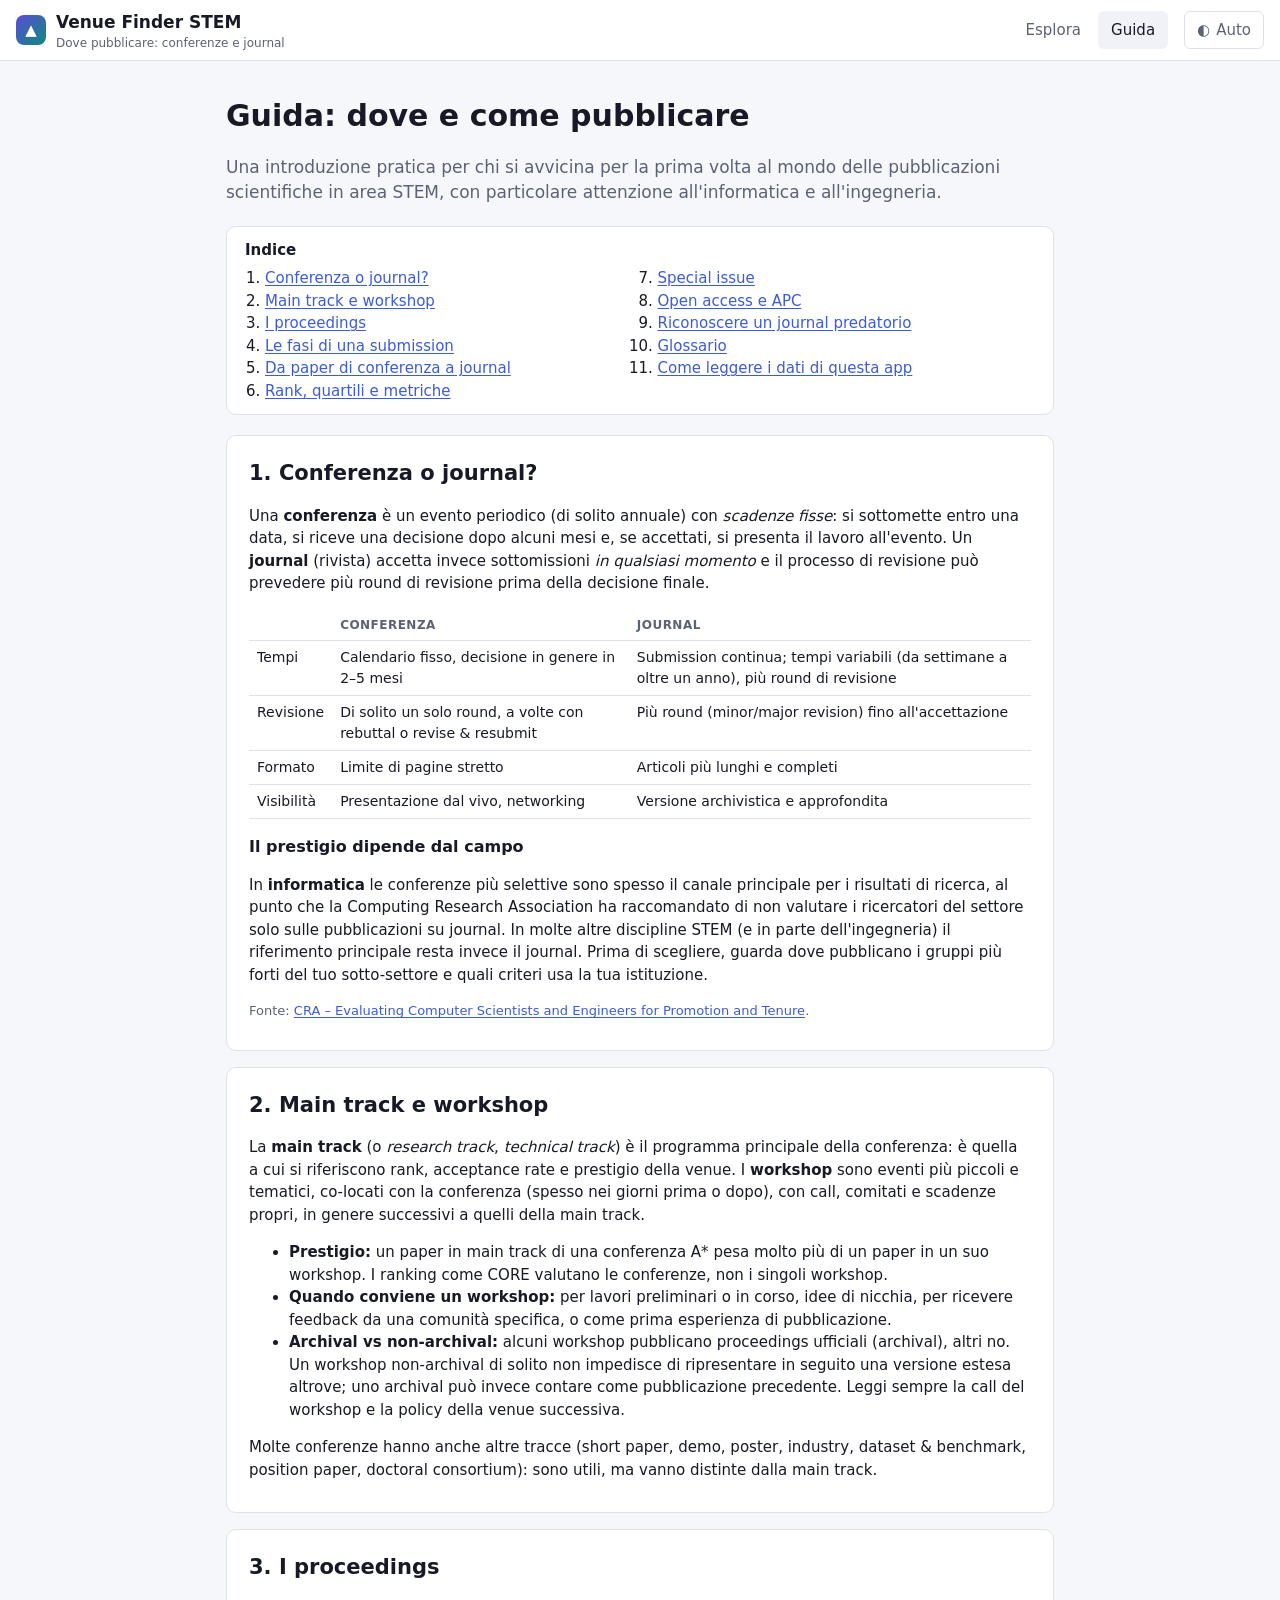
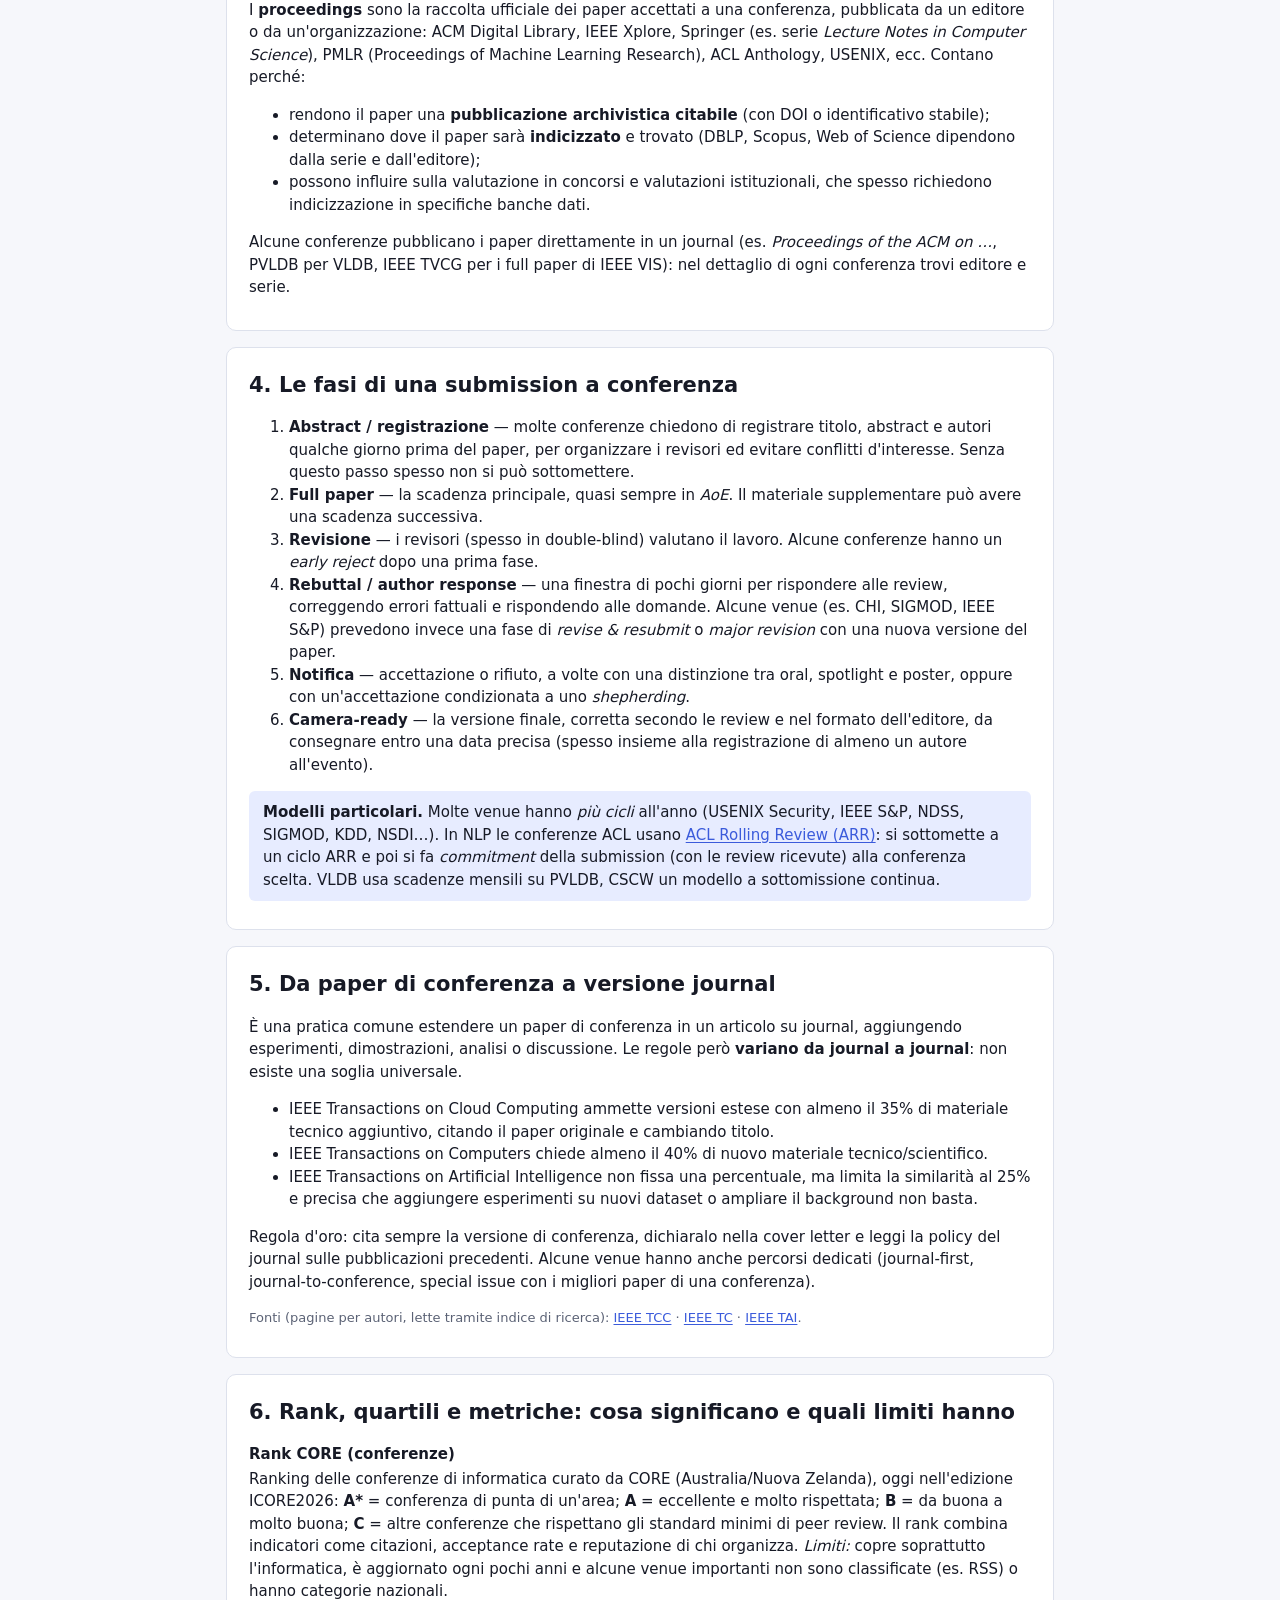
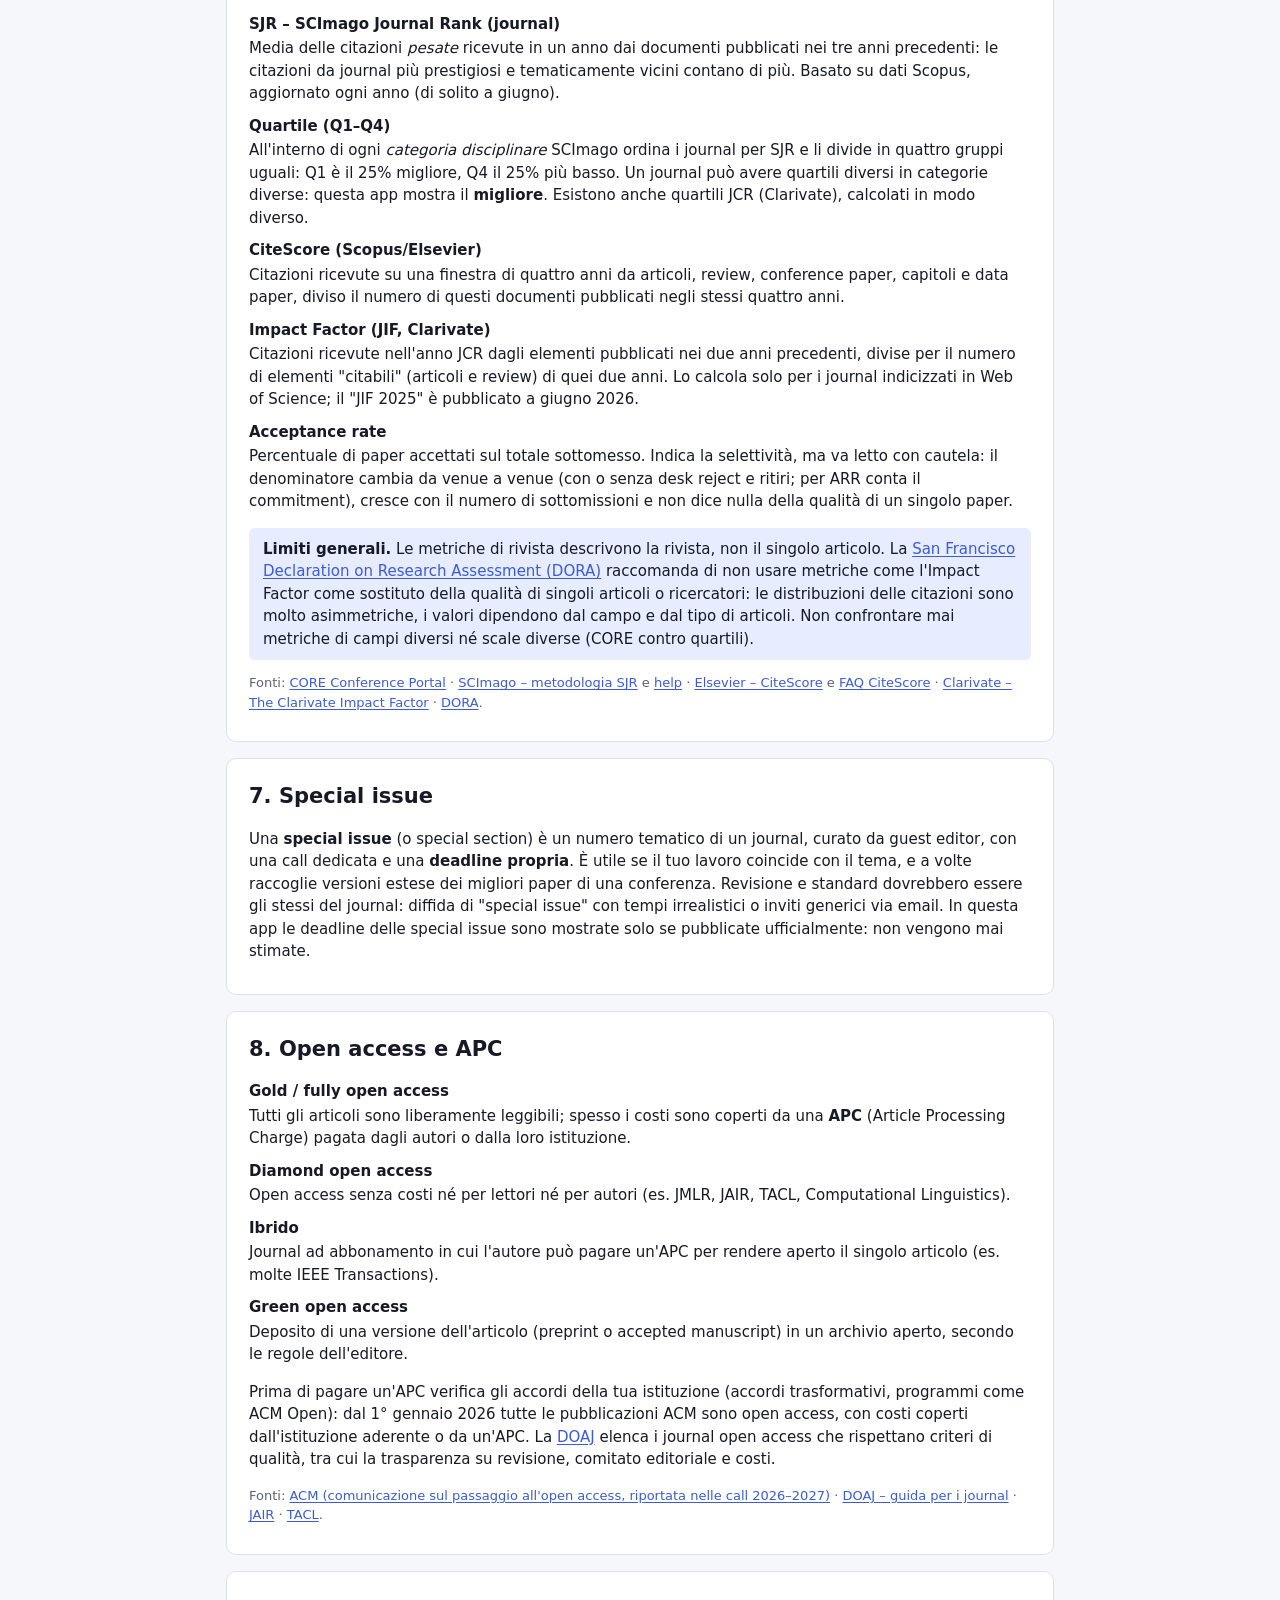
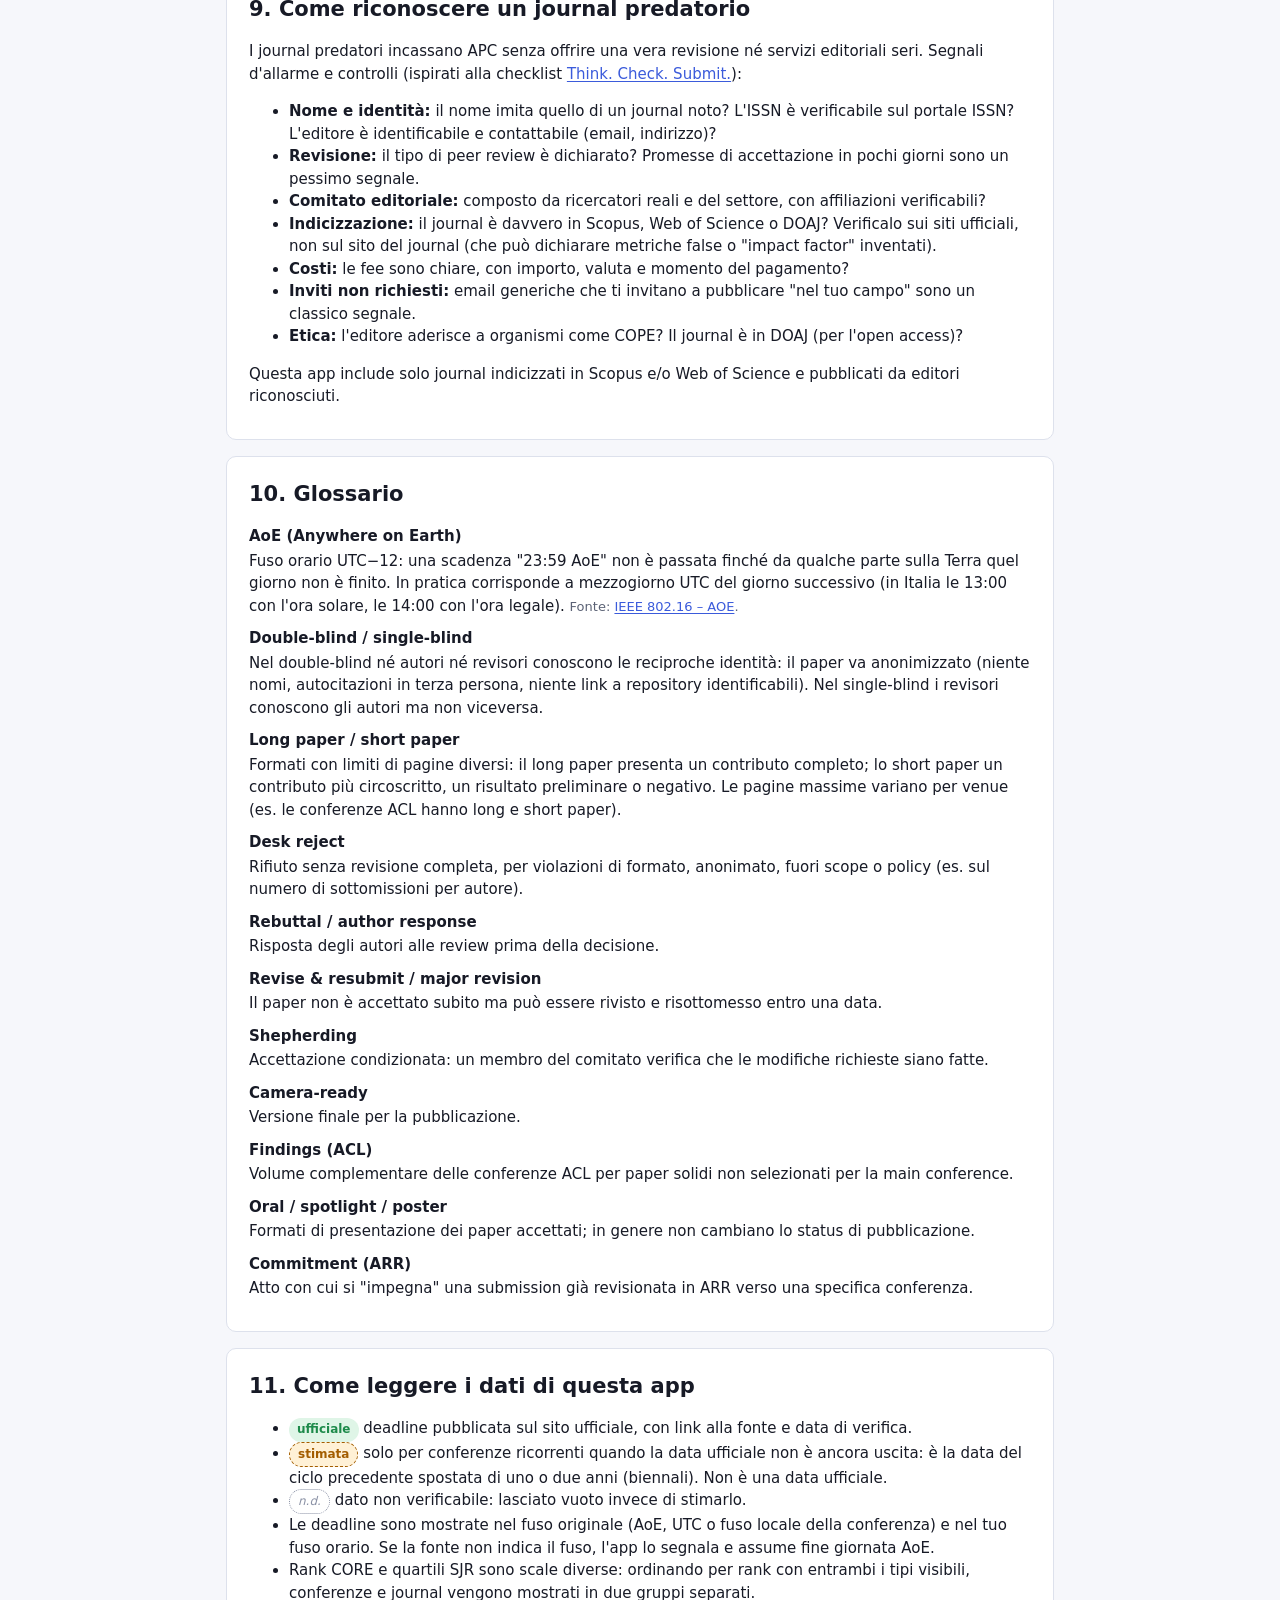
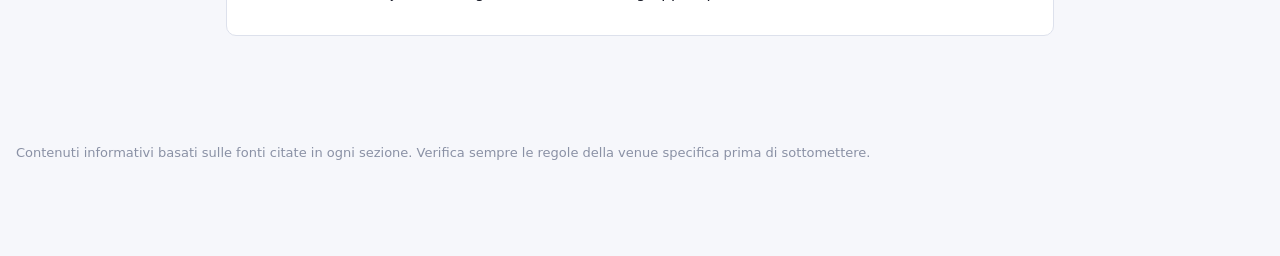
==== guide.html @ b49399ba "Prima versione di Venue Finder STEM" ====
<!doctype html>
<html lang="it">
<head>
  <meta charset="utf-8">
  <meta name="viewport" content="width=device-width, initial-scale=1">
  <title>Guida alle pubblicazioni</title>
  <meta name="description" content="Guida introduttiva: conferenze e journal, main track e workshop, proceedings, fasi di submission, metriche (CORE, SJR, quartili, CiteScore, Impact Factor), open access, journal predatori e glossario.">
  <link rel="icon" href="data:image/svg+xml,%3Csvg xmlns='http://www.w3.org/2000/svg' viewBox='0 0 32 32'%3E%3Crect width='32' height='32' rx='8' fill='%235b4bd6'/%3E%3Cpath d='M9 22l7-12 7 12' stroke='white' stroke-width='3' fill='none' stroke-linecap='round' stroke-linejoin='round'/%3E%3C/svg%3E">
  <script>
    try { const t = localStorage.getItem("vf-theme"); if (t === "light" || t === "dark") document.documentElement.dataset.theme = t; } catch (e) {}
  </script>
  <link rel="stylesheet" href="assets/css/style.css">
</head>
<body>
  <a class="skip-link" href="#content">Vai al contenuto</a>
  <header class="site-header">
    <div class="header-inner">
      <a class="brand" href="./">
        <span class="brand-mark" aria-hidden="true">▲</span>
        <span>Venue Finder STEM<small>Dove pubblicare: conferenze e journal</small></span>
      </a>
      <nav class="main-nav" aria-label="Navigazione principale">
        <a href="./">Esplora</a>
        <a href="guide.html" aria-current="page">Guida</a>
      </nav>
      <button class="icon-btn" id="theme-btn" type="button" aria-label="Cambia tema">
        <span aria-hidden="true" id="theme-icon">◐</span><span class="lbl" id="theme-label">Auto</span>
      </button>
    </div>
  </header>

  <main class="guide" id="content">
    <h1>Guida: dove e come pubblicare</h1>
    <p class="lead">Una introduzione pratica per chi si avvicina per la prima volta al mondo delle pubblicazioni scientifiche in area STEM, con particolare attenzione all'informatica e all'ingegneria.</p>

    <nav class="toc" aria-label="Indice">
      <strong>Indice</strong>
      <ol>
        <li><a href="#conf-vs-journal">Conferenza o journal?</a></li>
        <li><a href="#track">Main track e workshop</a></li>
        <li><a href="#proceedings">I proceedings</a></li>
        <li><a href="#fasi">Le fasi di una submission</a></li>
        <li><a href="#estensione">Da paper di conferenza a journal</a></li>
        <li><a href="#metriche">Rank, quartili e metriche</a></li>
        <li><a href="#special">Special issue</a></li>
        <li><a href="#oa">Open access e APC</a></li>
        <li><a href="#predatori">Riconoscere un journal predatorio</a></li>
        <li><a href="#glossario">Glossario</a></li>
        <li><a href="#app">Come leggere i dati di questa app</a></li>
      </ol>
    </nav>

    <section id="conf-vs-journal">
      <h2>1. Conferenza o journal?</h2>
      <p>Una <strong>conferenza</strong> è un evento periodico (di solito annuale) con <em>scadenze fisse</em>: si sottomette entro una data, si riceve una decisione dopo alcuni mesi e, se accettati, si presenta il lavoro all'evento. Un <strong>journal</strong> (rivista) accetta invece sottomissioni <em>in qualsiasi momento</em> e il processo di revisione può prevedere più round di revisione prima della decisione finale.</p>
      <table class="data">
        <thead><tr><th></th><th>Conferenza</th><th>Journal</th></tr></thead>
        <tbody>
          <tr><td>Tempi</td><td>Calendario fisso, decisione in genere in 2–5 mesi</td><td>Submission continua; tempi variabili (da settimane a oltre un anno), più round di revisione</td></tr>
          <tr><td>Revisione</td><td>Di solito un solo round, a volte con rebuttal o revise &amp; resubmit</td><td>Più round (minor/major revision) fino all'accettazione</td></tr>
          <tr><td>Formato</td><td>Limite di pagine stretto</td><td>Articoli più lunghi e completi</td></tr>
          <tr><td>Visibilità</td><td>Presentazione dal vivo, networking</td><td>Versione archivistica e approfondita</td></tr>
        </tbody>
      </table>
      <h3>Il prestigio dipende dal campo</h3>
      <p>In <strong>informatica</strong> le conferenze più selettive sono spesso il canale principale per i risultati di ricerca, al punto che la Computing Research Association ha raccomandato di non valutare i ricercatori del settore solo sulle pubblicazioni su journal. In molte altre discipline STEM (e in parte dell'ingegneria) il riferimento principale resta invece il journal. Prima di scegliere, guarda dove pubblicano i gruppi più forti del tuo sotto-settore e quali criteri usa la tua istituzione.</p>
      <p class="refs">Fonte: <a href="https://cra.org/resources/best-practice-memos/evaluating-computer-scientists-and-engineers-for-promotion-and-tenure/" target="_blank" rel="noopener">CRA – Evaluating Computer Scientists and Engineers for Promotion and Tenure</a>.</p>
    </section>

    <section id="track">
      <h2>2. Main track e workshop</h2>
      <p>La <strong>main track</strong> (o <em>research track</em>, <em>technical track</em>) è il programma principale della conferenza: è quella a cui si riferiscono rank, acceptance rate e prestigio della venue. I <strong>workshop</strong> sono eventi più piccoli e tematici, co-locati con la conferenza (spesso nei giorni prima o dopo), con call, comitati e scadenze propri, in genere successivi a quelli della main track.</p>
      <ul>
        <li><strong>Prestigio:</strong> un paper in main track di una conferenza A* pesa molto più di un paper in un suo workshop. I ranking come CORE valutano le conferenze, non i singoli workshop.</li>
        <li><strong>Quando conviene un workshop:</strong> per lavori preliminari o in corso, idee di nicchia, per ricevere feedback da una comunità specifica, o come prima esperienza di pubblicazione.</li>
        <li><strong>Archival vs non-archival:</strong> alcuni workshop pubblicano proceedings ufficiali (archival), altri no. Un workshop non-archival di solito non impedisce di ripresentare in seguito una versione estesa altrove; uno archival può invece contare come pubblicazione precedente. Leggi sempre la call del workshop e la policy della venue successiva.</li>
      </ul>
      <p>Molte conferenze hanno anche altre tracce (short paper, demo, poster, industry, dataset &amp; benchmark, position paper, doctoral consortium): sono utili, ma vanno distinte dalla main track.</p>
    </section>

    <section id="proceedings">
      <h2>3. I proceedings</h2>
      <p>I <strong>proceedings</strong> sono la raccolta ufficiale dei paper accettati a una conferenza, pubblicata da un editore o da un'organizzazione: ACM Digital Library, IEEE Xplore, Springer (es. serie <em>Lecture Notes in Computer Science</em>), PMLR (Proceedings of Machine Learning Research), ACL Anthology, USENIX, ecc. Contano perché:</p>
      <ul>
        <li>rendono il paper una <strong>pubblicazione archivistica citabile</strong> (con DOI o identificativo stabile);</li>
        <li>determinano dove il paper sarà <strong>indicizzato</strong> e trovato (DBLP, Scopus, Web of Science dipendono dalla serie e dall'editore);</li>
        <li>possono influire sulla valutazione in concorsi e valutazioni istituzionali, che spesso richiedono indicizzazione in specifiche banche dati.</li>
      </ul>
      <p>Alcune conferenze pubblicano i paper direttamente in un journal (es. <em>Proceedings of the ACM on …</em>, PVLDB per VLDB, IEEE TVCG per i full paper di IEEE VIS): nel dettaglio di ogni conferenza trovi editore e serie.</p>
    </section>

    <section id="fasi">
      <h2>4. Le fasi di una submission a conferenza</h2>
      <ol>
        <li><strong>Abstract / registrazione</strong> — molte conferenze chiedono di registrare titolo, abstract e autori qualche giorno prima del paper, per organizzare i revisori ed evitare conflitti d'interesse. Senza questo passo spesso non si può sottomettere.</li>
        <li><strong>Full paper</strong> — la scadenza principale, quasi sempre in <em>AoE</em>. Il materiale supplementare può avere una scadenza successiva.</li>
        <li><strong>Revisione</strong> — i revisori (spesso in double-blind) valutano il lavoro. Alcune conferenze hanno un <em>early reject</em> dopo una prima fase.</li>
        <li><strong>Rebuttal / author response</strong> — una finestra di pochi giorni per rispondere alle review, correggendo errori fattuali e rispondendo alle domande. Alcune venue (es. CHI, SIGMOD, IEEE S&amp;P) prevedono invece una fase di <em>revise &amp; resubmit</em> o <em>major revision</em> con una nuova versione del paper.</li>
        <li><strong>Notifica</strong> — accettazione o rifiuto, a volte con una distinzione tra oral, spotlight e poster, oppure con un'accettazione condizionata a uno <em>shepherding</em>.</li>
        <li><strong>Camera-ready</strong> — la versione finale, corretta secondo le review e nel formato dell'editore, da consegnare entro una data precisa (spesso insieme alla registrazione di almeno un autore all'evento).</li>
      </ol>
      <div class="callout">
        <strong>Modelli particolari.</strong> Molte venue hanno <em>più cicli</em> all'anno (USENIX Security, IEEE S&amp;P, NDSS, SIGMOD, KDD, NSDI…). In NLP le conferenze ACL usano <a href="https://aclrollingreview.org/" target="_blank" rel="noopener">ACL Rolling Review (ARR)</a>: si sottomette a un ciclo ARR e poi si fa <em>commitment</em> della submission (con le review ricevute) alla conferenza scelta. VLDB usa scadenze mensili su PVLDB, CSCW un modello a sottomissione continua.
      </div>
    </section>

    <section id="estensione">
      <h2>5. Da paper di conferenza a versione journal</h2>
      <p>È una pratica comune estendere un paper di conferenza in un articolo su journal, aggiungendo esperimenti, dimostrazioni, analisi o discussione. Le regole però <strong>variano da journal a journal</strong>: non esiste una soglia universale.</p>
      <ul>
        <li>IEEE Transactions on Cloud Computing ammette versioni estese con almeno il 35% di materiale tecnico aggiuntivo, citando il paper originale e cambiando titolo.</li>
        <li>IEEE Transactions on Computers chiede almeno il 40% di nuovo materiale tecnico/scientifico.</li>
        <li>IEEE Transactions on Artificial Intelligence non fissa una percentuale, ma limita la similarità al 25% e precisa che aggiungere esperimenti su nuovi dataset o ampliare il background non basta.</li>
      </ul>
      <p>Regola d'oro: cita sempre la versione di conferenza, dichiaralo nella cover letter e leggi la policy del journal sulle pubblicazioni precedenti. Alcune venue hanno anche percorsi dedicati (journal-first, journal-to-conference, special issue con i migliori paper di una conferenza).</p>
      <p class="refs">Fonti (pagine per autori, lette tramite indice di ricerca): <a href="https://www.computer.org/csdl/journal/cc/write-for-us/15064" target="_blank" rel="noopener">IEEE TCC</a> · <a href="https://www.computer.org/digital-library/journals/tc/call-for-papers-general-submissions" target="_blank" rel="noopener">IEEE TC</a> · <a href="https://cis.ieee.org/publications/ieee-transactions-on-artificial-intelligence/information-for-authors-tai" target="_blank" rel="noopener">IEEE TAI</a>.</p>
    </section>

    <section id="metriche">
      <h2>6. Rank, quartili e metriche: cosa significano e quali limiti hanno</h2>
      <dl>
        <dt>Rank CORE (conferenze)</dt>
        <dd>Ranking delle conferenze di informatica curato da CORE (Australia/Nuova Zelanda), oggi nell'edizione ICORE2026: <strong>A*</strong> = conferenza di punta di un'area; <strong>A</strong> = eccellente e molto rispettata; <strong>B</strong> = da buona a molto buona; <strong>C</strong> = altre conferenze che rispettano gli standard minimi di peer review. Il rank combina indicatori come citazioni, acceptance rate e reputazione di chi organizza. <em>Limiti:</em> copre soprattutto l'informatica, è aggiornato ogni pochi anni e alcune venue importanti non sono classificate (es. RSS) o hanno categorie nazionali.</dd>
        <dt>SJR – SCImago Journal Rank (journal)</dt>
        <dd>Media delle citazioni <em>pesate</em> ricevute in un anno dai documenti pubblicati nei tre anni precedenti: le citazioni da journal più prestigiosi e tematicamente vicini contano di più. Basato su dati Scopus, aggiornato ogni anno (di solito a giugno).</dd>
        <dt>Quartile (Q1–Q4)</dt>
        <dd>All'interno di ogni <em>categoria disciplinare</em> SCImago ordina i journal per SJR e li divide in quattro gruppi uguali: Q1 è il 25% migliore, Q4 il 25% più basso. Un journal può avere quartili diversi in categorie diverse: questa app mostra il <strong>migliore</strong>. Esistono anche quartili JCR (Clarivate), calcolati in modo diverso.</dd>
        <dt>CiteScore (Scopus/Elsevier)</dt>
        <dd>Citazioni ricevute su una finestra di quattro anni da articoli, review, conference paper, capitoli e data paper, diviso il numero di questi documenti pubblicati negli stessi quattro anni.</dd>
        <dt>Impact Factor (JIF, Clarivate)</dt>
        <dd>Citazioni ricevute nell'anno JCR dagli elementi pubblicati nei due anni precedenti, divise per il numero di elementi "citabili" (articoli e review) di quei due anni. Lo calcola solo per i journal indicizzati in Web of Science; il "JIF 2025" è pubblicato a giugno 2026.</dd>
        <dt>Acceptance rate</dt>
        <dd>Percentuale di paper accettati sul totale sottomesso. Indica la selettività, ma va letto con cautela: il denominatore cambia da venue a venue (con o senza desk reject e ritiri; per ARR conta il commitment), cresce con il numero di sottomissioni e non dice nulla della qualità di un singolo paper.</dd>
      </dl>
      <div class="callout"><strong>Limiti generali.</strong> Le metriche di rivista descrivono la rivista, non il singolo articolo. La <a href="https://sfdora.org/read/" target="_blank" rel="noopener">San Francisco Declaration on Research Assessment (DORA)</a> raccomanda di non usare metriche come l'Impact Factor come sostituto della qualità di singoli articoli o ricercatori: le distribuzioni delle citazioni sono molto asimmetriche, i valori dipendono dal campo e dal tipo di articoli. Non confrontare mai metriche di campi diversi né scale diverse (CORE contro quartili).</div>
      <p class="refs">Fonti: <a href="https://www.core.edu.au/conference-portal" target="_blank" rel="noopener">CORE Conference Portal</a> · <a href="https://www.scimagojr.com/methodology.php" target="_blank" rel="noopener">SCImago – metodologia SJR</a> e <a href="https://www.scimagojr.com/help.php" target="_blank" rel="noopener">help</a> · <a href="https://www.elsevier.com/products/scopus/metrics/citescore" target="_blank" rel="noopener">Elsevier – CiteScore</a> e <a href="https://service.elsevier.com/app/answers/detail/a_id/30562/supporthub/scopus/related/1/" target="_blank" rel="noopener">FAQ CiteScore</a> · <a href="https://clarivate.com/academia-government/essays/impact-factor/" target="_blank" rel="noopener">Clarivate – The Clarivate Impact Factor</a> · <a href="https://sfdora.org/read/" target="_blank" rel="noopener">DORA</a>.</p>
    </section>

    <section id="special">
      <h2>7. Special issue</h2>
      <p>Una <strong>special issue</strong> (o special section) è un numero tematico di un journal, curato da guest editor, con una call dedicata e una <strong>deadline propria</strong>. È utile se il tuo lavoro coincide con il tema, e a volte raccoglie versioni estese dei migliori paper di una conferenza. Revisione e standard dovrebbero essere gli stessi del journal: diffida di "special issue" con tempi irrealistici o inviti generici via email. In questa app le deadline delle special issue sono mostrate solo se pubblicate ufficialmente: non vengono mai stimate.</p>
    </section>

    <section id="oa">
      <h2>8. Open access e APC</h2>
      <dl>
        <dt>Gold / fully open access</dt><dd>Tutti gli articoli sono liberamente leggibili; spesso i costi sono coperti da una <strong>APC</strong> (Article Processing Charge) pagata dagli autori o dalla loro istituzione.</dd>
        <dt>Diamond open access</dt><dd>Open access senza costi né per lettori né per autori (es. JMLR, JAIR, TACL, Computational Linguistics).</dd>
        <dt>Ibrido</dt><dd>Journal ad abbonamento in cui l'autore può pagare un'APC per rendere aperto il singolo articolo (es. molte IEEE Transactions).</dd>
        <dt>Green open access</dt><dd>Deposito di una versione dell'articolo (preprint o accepted manuscript) in un archivio aperto, secondo le regole dell'editore.</dd>
      </dl>
      <p>Prima di pagare un'APC verifica gli accordi della tua istituzione (accordi trasformativi, programmi come ACM Open): dal 1° gennaio 2026 tutte le pubblicazioni ACM sono open access, con costi coperti dall'istituzione aderente o da un'APC. La <a href="https://doaj.org/" target="_blank" rel="noopener">DOAJ</a> elenca i journal open access che rispettano criteri di qualità, tra cui la trasparenza su revisione, comitato editoriale e costi.</p>
      <p class="refs">Fonti: <a href="https://iui.acm.org/2027/call-for-papers/" target="_blank" rel="noopener">ACM (comunicazione sul passaggio all'open access, riportata nelle call 2026–2027)</a> · <a href="https://doaj.org/apply/guide/" target="_blank" rel="noopener">DOAJ – guida per i journal</a> · <a href="https://www.jair.org/index.php/jair/about" target="_blank" rel="noopener">JAIR</a> · <a href="https://transacl.org/index.php/tacl/about" target="_blank" rel="noopener">TACL</a>.</p>
    </section>

    <section id="predatori">
      <h2>9. Come riconoscere un journal predatorio</h2>
      <p>I journal predatori incassano APC senza offrire una vera revisione né servizi editoriali seri. Segnali d'allarme e controlli (ispirati alla checklist <a href="https://thinkchecksubmit.org/journals/" target="_blank" rel="noopener">Think. Check. Submit.</a>):</p>
      <ul>
        <li><strong>Nome e identità:</strong> il nome imita quello di un journal noto? L'ISSN è verificabile sul portale ISSN? L'editore è identificabile e contattabile (email, indirizzo)?</li>
        <li><strong>Revisione:</strong> il tipo di peer review è dichiarato? Promesse di accettazione in pochi giorni sono un pessimo segnale.</li>
        <li><strong>Comitato editoriale:</strong> composto da ricercatori reali e del settore, con affiliazioni verificabili?</li>
        <li><strong>Indicizzazione:</strong> il journal è davvero in Scopus, Web of Science o DOAJ? Verificalo sui siti ufficiali, non sul sito del journal (che può dichiarare metriche false o "impact factor" inventati).</li>
        <li><strong>Costi:</strong> le fee sono chiare, con importo, valuta e momento del pagamento?</li>
        <li><strong>Inviti non richiesti:</strong> email generiche che ti invitano a pubblicare "nel tuo campo" sono un classico segnale.</li>
        <li><strong>Etica:</strong> l'editore aderisce a organismi come COPE? Il journal è in DOAJ (per l'open access)?</li>
      </ul>
      <p>Questa app include solo journal indicizzati in Scopus e/o Web of Science e pubblicati da editori riconosciuti.</p>
    </section>

    <section id="glossario">
      <h2>10. Glossario</h2>
      <dl>
        <dt>AoE (Anywhere on Earth)</dt><dd>Fuso orario UTC−12: una scadenza "23:59 AoE" non è passata finché da qualche parte sulla Terra quel giorno non è finito. In pratica corrisponde a mezzogiorno UTC del giorno successivo (in Italia le 13:00 con l'ora solare, le 14:00 con l'ora legale). <span class="refs">Fonte: <a href="https://www.ieee802.org/16/aoe.html" target="_blank" rel="noopener">IEEE 802.16 – AOE</a>.</span></dd>
        <dt>Double-blind / single-blind</dt><dd>Nel double-blind né autori né revisori conoscono le reciproche identità: il paper va anonimizzato (niente nomi, autocitazioni in terza persona, niente link a repository identificabili). Nel single-blind i revisori conoscono gli autori ma non viceversa.</dd>
        <dt>Long paper / short paper</dt><dd>Formati con limiti di pagine diversi: il long paper presenta un contributo completo; lo short paper un contributo più circoscritto, un risultato preliminare o negativo. Le pagine massime variano per venue (es. le conferenze ACL hanno long e short paper).</dd>
        <dt>Desk reject</dt><dd>Rifiuto senza revisione completa, per violazioni di formato, anonimato, fuori scope o policy (es. sul numero di sottomissioni per autore).</dd>
        <dt>Rebuttal / author response</dt><dd>Risposta degli autori alle review prima della decisione.</dd>
        <dt>Revise &amp; resubmit / major revision</dt><dd>Il paper non è accettato subito ma può essere rivisto e risottomesso entro una data.</dd>
        <dt>Shepherding</dt><dd>Accettazione condizionata: un membro del comitato verifica che le modifiche richieste siano fatte.</dd>
        <dt>Camera-ready</dt><dd>Versione finale per la pubblicazione.</dd>
        <dt>Findings (ACL)</dt><dd>Volume complementare delle conferenze ACL per paper solidi non selezionati per la main conference.</dd>
        <dt>Oral / spotlight / poster</dt><dd>Formati di presentazione dei paper accettati; in genere non cambiano lo status di pubblicazione.</dd>
        <dt>Commitment (ARR)</dt><dd>Atto con cui si "impegna" una submission già revisionata in ARR verso una specifica conferenza.</dd>
      </dl>
    </section>

    <section id="app">
      <h2>11. Come leggere i dati di questa app</h2>
      <ul>
        <li><span class="badge badge-official">ufficiale</span> deadline pubblicata sul sito ufficiale, con link alla fonte e data di verifica.</li>
        <li><span class="badge badge-est">stimata</span> solo per conferenze ricorrenti quando la data ufficiale non è ancora uscita: è la data del ciclo precedente spostata di uno o due anni (biennali). Non è una data ufficiale.</li>
        <li><span class="badge badge-na">n.d.</span> dato non verificabile: lasciato vuoto invece di stimarlo.</li>
        <li>Le deadline sono mostrate nel fuso originale (AoE, UTC o fuso locale della conferenza) e nel tuo fuso orario. Se la fonte non indica il fuso, l'app lo segnala e assume fine giornata AoE.</li>
        <li>Rank CORE e quartili SJR sono scale diverse: ordinando per rank con entrambi i tipi visibili, conferenze e journal vengono mostrati in due gruppi separati.</li>
      </ul>
    </section>
  </main>

  <footer class="site-footer"><p>Contenuti informativi basati sulle fonti citate in ogni sezione. Verifica sempre le regole della venue specifica prima di sottomettere.</p></footer>
  <script>
    (function () {
      const order = ["auto", "light", "dark"], labels = { auto: "Auto", light: "Chiaro", dark: "Scuro" }, icons = { auto: "◐", light: "☀", dark: "☾" };
      let cur = "auto";
      try { cur = localStorage.getItem("vf-theme") || "auto"; } catch (e) {}
      if (order.indexOf(cur) < 0) cur = "auto";
      const btn = document.getElementById("theme-btn");
      function apply() {
        if (cur === "auto") delete document.documentElement.dataset.theme; else document.documentElement.dataset.theme = cur;
        document.getElementById("theme-label").textContent = labels[cur];
        document.getElementById("theme-icon").textContent = icons[cur];
      }
      apply();
      btn.addEventListener("click", function () {
        cur = order[(order.indexOf(cur) + 1) % order.length];
        try { if (cur === "auto") localStorage.removeItem("vf-theme"); else localStorage.setItem("vf-theme", cur); } catch (e) {}
        apply();
      });
    })();
  </script>
</body>
</html>
---- assets/css/style.css ----
/* ---------- Design tokens ---------- */
:root {
  --bg: #f6f7fb;
  --surface: #ffffff;
  --surface-2: #f0f2f8;
  --border: #dde1ec;
  --text: #171a26;
  --muted: #5b6275;
  --faint: #8a91a5;
  --accent: #3b5bdb;
  --accent-soft: #e7ecff;

  --conf: #5b4bd6;
  --conf-soft: #ece9ff;
  --journal: #0f8a7e;
  --journal-soft: #dcf5f1;

  --ok: #1d8a4a;
  --ok-soft: #dff5e7;
  --warn: #a35d00;
  --warn-soft: #fff1d6;
  --danger: #b42318;
  --danger-soft: #fde7e5;
  --na: #8a91a5;

  --radius: 10px;
  --radius-sm: 6px;
  --shadow: 0 1px 2px rgba(20, 24, 40, .06), 0 4px 16px rgba(20, 24, 40, .06);
  --font: system-ui, -apple-system, "Segoe UI", Roboto, "Helvetica Neue", Arial, sans-serif;
  --mono: ui-monospace, SFMono-Regular, Menlo, Consolas, monospace;
  color-scheme: light;
}

@media (prefers-color-scheme: dark) {
  :root:not([data-theme="light"]) {
    --bg: #0f1117; --surface: #171a23; --surface-2: #1f2330; --border: #2c3142;
    --text: #e8eaf2; --muted: #a3a9bb; --faint: #7c8296; --accent: #8ea2ff; --accent-soft: #232b4d;
    --conf: #a99cff; --conf-soft: #2a2550; --journal: #4fd1c1; --journal-soft: #12352f;
    --ok: #5ad48a; --ok-soft: #173524; --warn: #f2b155; --warn-soft: #3a2a10; --danger: #ff8a7f; --danger-soft: #3d1c19;
    --na: #7c8296; --shadow: 0 1px 2px rgba(0,0,0,.4), 0 4px 16px rgba(0,0,0,.3);
    color-scheme: dark;
  }
}
:root[data-theme="dark"] {
  --bg: #0f1117; --surface: #171a23; --surface-2: #1f2330; --border: #2c3142;
  --text: #e8eaf2; --muted: #a3a9bb; --faint: #7c8296; --accent: #8ea2ff; --accent-soft: #232b4d;
  --conf: #a99cff; --conf-soft: #2a2550; --journal: #4fd1c1; --journal-soft: #12352f;
  --ok: #5ad48a; --ok-soft: #173524; --warn: #f2b155; --warn-soft: #3a2a10; --danger: #ff8a7f; --danger-soft: #3d1c19;
  --na: #7c8296; --shadow: 0 1px 2px rgba(0,0,0,.4), 0 4px 16px rgba(0,0,0,.3);
  color-scheme: dark;
}

/* ---------- Base ---------- */
* { box-sizing: border-box; }
[hidden] { display: none !important; }
.ico { vertical-align: -1px; }
html { -webkit-text-size-adjust: 100%; }
body {
  margin: 0; background: var(--bg); color: var(--text); font-family: var(--font);
  font-size: 15px; line-height: 1.5;
}
a { color: var(--accent); text-underline-offset: 2px; }
button, input, select { font: inherit; color: inherit; }
:focus-visible { outline: 2px solid var(--accent); outline-offset: 2px; }
.sr-only { position: absolute; width: 1px; height: 1px; padding: 0; margin: -1px; overflow: hidden; clip: rect(0 0 0 0); white-space: nowrap; border: 0; }
.muted { color: var(--muted); }
.faint { color: var(--faint); }
.mono { font-family: var(--mono); font-size: .92em; }
.skip-link { position: absolute; left: -999px; top: 8px; background: var(--surface); padding: 8px 12px; border-radius: var(--radius-sm); z-index: 100; }
.skip-link:focus { left: 8px; }

/* ---------- Header ---------- */
.site-header {
  position: sticky; top: 0; z-index: 20; background: color-mix(in srgb, var(--surface) 92%, transparent);
  backdrop-filter: blur(8px); border-bottom: 1px solid var(--border);
}
.header-inner { max-width: 1400px; margin: 0 auto; padding: 10px 16px; display: flex; align-items: center; gap: 16px; }
.brand { display: flex; align-items: center; gap: 10px; text-decoration: none; color: var(--text); font-weight: 700; font-size: 17px; }
.brand-mark { width: 30px; height: 30px; border-radius: 8px; background: linear-gradient(135deg, var(--conf), var(--journal)); display: grid; place-items: center; color: #fff; font-size: 15px; }
.brand small { display: block; font-weight: 400; color: var(--muted); font-size: 12px; line-height: 1.2; }
.main-nav { display: flex; gap: 4px; margin-left: auto; }
.main-nav a, .icon-btn {
  text-decoration: none; color: var(--muted); padding: 7px 12px; border-radius: var(--radius-sm); border: 1px solid transparent; background: none; cursor: pointer;
}
.main-nav a[aria-current="page"] { color: var(--text); background: var(--surface-2); }
.main-nav a:hover, .icon-btn:hover { color: var(--text); background: var(--surface-2); }
.icon-btn { display: inline-flex; align-items: center; gap: 6px; border-color: var(--border); }

/* ---------- Layout ---------- */
.layout { max-width: 1400px; margin: 0 auto; padding: 16px; display: grid; grid-template-columns: 290px minmax(0, 1fr); gap: 20px; align-items: start; }
.filters { position: sticky; top: 70px; max-height: calc(100vh - 86px); overflow: auto; background: var(--surface); border: 1px solid var(--border); border-radius: var(--radius); padding: 14px; box-shadow: var(--shadow); }
.filters h2 { font-size: 13px; text-transform: uppercase; letter-spacing: .06em; color: var(--muted); margin: 16px 0 8px; }
.filters h2:first-child { margin-top: 0; }
.filters-toggle { display: none; }
.filter-group { border-top: 1px solid var(--border); padding-top: 4px; margin-top: 12px; }
.filter-group[hidden] { display: none; }
.check { display: flex; align-items: center; gap: 8px; padding: 3px 0; cursor: pointer; font-size: 14px; }
.check input { accent-color: var(--accent); width: 16px; height: 16px; margin: 0; }
.check .count { margin-left: auto; color: var(--faint); font-size: 12px; }
select, input[type="search"] {
  width: 100%; padding: 8px 10px; border-radius: var(--radius-sm); border: 1px solid var(--border); background: var(--surface); color: var(--text);
}
.reset-btn { margin-top: 14px; width: 100%; padding: 8px; border-radius: var(--radius-sm); border: 1px solid var(--border); background: var(--surface-2); cursor: pointer; }

.segmented { display: grid; grid-template-columns: repeat(3, 1fr); background: var(--surface-2); border: 1px solid var(--border); border-radius: var(--radius-sm); padding: 3px; gap: 3px; }
.segmented button { border: 0; background: none; padding: 6px 4px; border-radius: 5px; cursor: pointer; color: var(--muted); font-size: 14px; }
.segmented button[aria-pressed="true"] { background: var(--surface); color: var(--text); box-shadow: var(--shadow); font-weight: 600; }

/* Tag tree */
.tag-tree { list-style: none; margin: 0; padding: 0; font-size: 14px; }
.tag-tree ul { list-style: none; margin: 0; padding-left: 18px; border-left: 1px dashed var(--border); margin-left: 7px; }
.tag-row { display: flex; align-items: center; gap: 4px; }
.tag-row .twisty { width: 18px; height: 18px; border: 0; background: none; cursor: pointer; color: var(--faint); padding: 0; font-size: 11px; flex: none; }
.tag-row .twisty[aria-expanded="true"] { transform: rotate(90deg); }
.tag-row .twisty.leaf { visibility: hidden; }
.tag-tree li[data-collapsed="true"] > ul { display: none; }

/* ---------- Toolbar ---------- */
.toolbar { display: flex; flex-wrap: wrap; gap: 10px; align-items: center; margin-bottom: 12px; }
.search-box { flex: 1 1 320px; position: relative; }
.search-box input { padding-left: 34px; height: 40px; font-size: 15px; }
.search-box svg { position: absolute; left: 10px; top: 11px; color: var(--faint); }
.sort-box { display: flex; align-items: center; gap: 8px; }
.sort-box select { width: auto; height: 40px; }
.result-meta { width: 100%; display: flex; flex-wrap: wrap; justify-content: space-between; gap: 8px; color: var(--muted); font-size: 13px; }
.legend { display: flex; flex-wrap: wrap; gap: 12px; align-items: center; }
.legend span { display: inline-flex; align-items: center; gap: 6px; }

/* ---------- Badges ---------- */
.badge { display: inline-flex; align-items: center; gap: 4px; font-size: 12px; font-weight: 600; padding: 2px 8px; border-radius: 999px; white-space: nowrap; line-height: 1.6; }
.badge-conf { background: var(--conf-soft); color: var(--conf); }
.badge-journal { background: var(--journal-soft); color: var(--journal); }
.badge-official { background: var(--ok-soft); color: var(--ok); }
.badge-est { background: var(--warn-soft); color: var(--warn); border: 1px dashed currentColor; }
.badge-closed { background: var(--surface-2); color: var(--muted); }
.badge-na { background: transparent; color: var(--na); border: 1px dotted var(--na); font-weight: 500; font-style: italic; }
.badge-rank { background: var(--surface-2); color: var(--text); font-family: var(--mono); }
.badge-rank.r-astar, .badge-rank.q-q1 { background: #1d8a4a; color: #fff; }
.badge-rank.r-a, .badge-rank.q-q2 { background: #5a9e2f; color: #fff; }
.badge-rank.r-b, .badge-rank.q-q3 { background: #c98a0b; color: #fff; }
.badge-rank.r-c, .badge-rank.q-q4 { background: #c2410c; color: #fff; }
.badge-oa { background: #fde9c8; color: #8a4b00; }
:root[data-theme="dark"] .badge-oa { background: #3b2a10; color: #ffc77a; }
@media (prefers-color-scheme: dark) { :root:not([data-theme="light"]) .badge-oa { background: #3b2a10; color: #ffc77a; } }
.na { color: var(--na); font-style: italic; }
.est { color: var(--warn); }

.chip { display: inline-block; font-size: 12px; padding: 1px 8px; border-radius: 999px; background: var(--surface-2); color: var(--muted); border: 1px solid var(--border); }
.chips { display: flex; flex-wrap: wrap; gap: 4px; }

/* ---------- Result list ---------- */
.group-title { display: flex; align-items: baseline; gap: 10px; margin: 18px 0 8px; font-size: 15px; }
.group-title .hint { color: var(--muted); font-size: 13px; font-weight: 400; }
.results { display: flex; flex-direction: column; gap: 8px; }
.row {
  position: relative; display: grid; grid-template-columns: minmax(0, 1fr) 128px 230px 92px 34px; gap: 14px; align-items: center;
  background: var(--surface); border: 1px solid var(--border); border-radius: var(--radius); padding: 12px 12px 12px 18px; cursor: pointer;
  transition: border-color .15s, box-shadow .15s;
}
.row::before { content: ""; position: absolute; left: 0; top: 0; bottom: 0; width: 5px; border-radius: var(--radius) 0 0 var(--radius); }
.row.conference::before { background: var(--conf); }
.row.journal::before { background: var(--journal); }
.row:hover { border-color: color-mix(in srgb, var(--accent) 50%, var(--border)); box-shadow: var(--shadow); }
.row-title { display: flex; flex-wrap: wrap; align-items: baseline; gap: 6px 10px; }
.row-title .acr { font-weight: 700; font-size: 16px; }
.row-title .name { color: var(--muted); font-size: 14px; overflow: hidden; text-overflow: ellipsis; }
.row-title .open-btn { all: unset; cursor: pointer; }
.row-title .open-btn:focus-visible { outline: 2px solid var(--accent); outline-offset: 2px; border-radius: 4px; }
.row-sub { display: flex; flex-wrap: wrap; gap: 4px 14px; font-size: 13px; color: var(--muted); margin-top: 3px; }
.row .chips { margin-top: 6px; }
.cell-label { display: none; font-size: 11px; text-transform: uppercase; letter-spacing: .05em; color: var(--faint); }
.cell { font-size: 13px; }
.cell .big { font-size: 14px; font-weight: 600; color: var(--text); }
.countdown { font-family: var(--mono); font-size: 13px; }
.compare-cell { display: flex; justify-content: center; }
.compare-cell input { width: 18px; height: 18px; accent-color: var(--accent); cursor: pointer; }
.empty { text-align: center; padding: 40px 16px; color: var(--muted); background: var(--surface); border: 1px dashed var(--border); border-radius: var(--radius); }
.col-heads { display: grid; grid-template-columns: minmax(0, 1fr) 128px 230px 92px 34px; gap: 14px; padding: 0 12px 0 18px; font-size: 11px; text-transform: uppercase; letter-spacing: .05em; color: var(--faint); }

/* ---------- Drawer (detail) ---------- */
.scrim { position: fixed; inset: 0; background: rgba(10, 12, 20, .45); z-index: 40; }
.drawer {
  position: fixed; top: 0; right: 0; bottom: 0; width: min(760px, 100vw); background: var(--surface); z-index: 50; overflow-y: auto;
  border-left: 1px solid var(--border); box-shadow: -8px 0 30px rgba(0,0,0,.15);
}
.drawer-head { position: sticky; top: 0; background: var(--surface); border-bottom: 1px solid var(--border); padding: 14px 20px; z-index: 2; display: flex; gap: 12px; align-items: flex-start; }
.drawer-head.conference { box-shadow: inset 0 4px 0 var(--conf); }
.drawer-head.journal { box-shadow: inset 0 4px 0 var(--journal); }
.drawer-head h2 { margin: 2px 0 0; font-size: 20px; line-height: 1.25; }
.drawer-head .close { margin-left: auto; flex: none; }
.drawer-body { padding: 4px 20px 40px; }
.section { margin-top: 22px; }
.section > h3 { font-size: 13px; text-transform: uppercase; letter-spacing: .06em; color: var(--muted); margin: 0 0 10px; display: flex; align-items: center; gap: 8px; }
.section.highlight { background: var(--surface-2); border: 1px solid var(--border); border-radius: var(--radius); padding: 14px 16px; }
.facts { display: grid; grid-template-columns: repeat(auto-fit, minmax(190px, 1fr)); gap: 10px; }
.fact { background: var(--surface-2); border-radius: var(--radius-sm); padding: 9px 12px; }
.fact dt { font-size: 11px; text-transform: uppercase; letter-spacing: .05em; color: var(--faint); margin: 0; }
.fact dd { margin: 2px 0 0; font-weight: 600; font-size: 14px; }
.fact dd .src { font-weight: 400; }
.topic-list { columns: 2 260px; column-gap: 24px; margin: 8px 0 0; padding-left: 18px; }
.topic-list li { break-inside: avoid; margin-bottom: 3px; }
.scope-text p { margin: 0 0 8px; }
.src { font-size: 12px; color: var(--faint); }
.src a { color: var(--faint); }
.note { font-size: 13px; color: var(--muted); background: var(--surface-2); border-left: 3px solid var(--border); padding: 8px 12px; border-radius: 0 var(--radius-sm) var(--radius-sm) 0; }
.note.warn { border-left-color: var(--warn); }

.timeline { list-style: none; margin: 0; padding: 0; }
.timeline li { display: grid; grid-template-columns: 14px minmax(0, 1fr) auto; gap: 10px; padding: 8px 0; border-bottom: 1px solid var(--border); align-items: start; }
.timeline li:last-child { border-bottom: 0; }
.timeline .dot { width: 10px; height: 10px; border-radius: 50%; margin-top: 6px; background: var(--ok); }
.timeline li.past { color: var(--faint); }
.timeline li.past .dot { background: var(--border); }
.timeline li.past .tl-label { text-decoration: line-through; }
.timeline li.estimated .dot { background: transparent; border: 2px dashed var(--warn); }
.timeline .tl-label { font-weight: 600; }
.timeline .tl-when { font-size: 13px; color: var(--muted); }
.timeline .tl-right { text-align: right; font-size: 13px; }
.timeline li.next { background: var(--accent-soft); border-radius: var(--radius-sm); padding-left: 6px; padding-right: 6px; }

table.data { width: 100%; border-collapse: collapse; font-size: 14px; }
table.data th, table.data td { text-align: left; padding: 6px 8px; border-bottom: 1px solid var(--border); vertical-align: top; }
table.data th { font-size: 12px; text-transform: uppercase; letter-spacing: .04em; color: var(--muted); font-weight: 600; }
table.data td.num { font-family: var(--mono); text-align: right; }
.table-wrap { overflow-x: auto; }

.chart { width: 100%; height: auto; display: block; margin: 6px 0 4px; }
.chart text { fill: var(--muted); font-size: 11px; font-family: var(--font); }
.chart .grid { stroke: var(--border); stroke-width: 1; }
.chart .line { fill: none; stroke: var(--accent); stroke-width: 2.5; }
.chart .pt { fill: var(--surface); stroke: var(--accent); stroke-width: 2; }
.chart .bar-sub { fill: var(--surface-2); stroke: var(--border); }
.chart .bar-acc { fill: color-mix(in srgb, var(--accent) 55%, transparent); }

.ws-list { padding-left: 18px; margin: 8px 0; }
.ws-list li { margin-bottom: 8px; }
details > summary { cursor: pointer; color: var(--accent); font-weight: 600; margin: 6px 0; }
.sources-list { font-size: 13px; padding-left: 18px; margin: 0; }
.sources-list li { margin-bottom: 4px; word-break: break-word; }

/* ---------- Compare tray + modal ---------- */
.compare-tray {
  position: fixed; left: 50%; transform: translateX(-50%); bottom: 14px; z-index: 30; background: var(--surface); border: 1px solid var(--border);
  box-shadow: var(--shadow); border-radius: 999px; padding: 6px 6px 6px 16px; display: flex; gap: 10px; align-items: center; max-width: calc(100vw - 32px);
}
.compare-tray .names { font-size: 13px; color: var(--muted); white-space: nowrap; overflow: hidden; text-overflow: ellipsis; }
.btn { border: 1px solid var(--border); background: var(--surface-2); border-radius: 999px; padding: 6px 14px; cursor: pointer; font-size: 14px; }
.btn.primary { background: var(--accent); color: #fff; border-color: var(--accent); }
:root[data-theme="dark"] .btn.primary { color: #0f1117; }
@media (prefers-color-scheme: dark) { :root:not([data-theme="light"]) .btn.primary { color: #0f1117; } }
.modal { position: fixed; inset: 5vh 50% auto auto; transform: translateX(50%); width: min(1100px, calc(100vw - 32px)); max-height: 90vh; overflow: auto; background: var(--surface); border-radius: var(--radius); z-index: 60; border: 1px solid var(--border); box-shadow: var(--shadow); }
.modal-head { display: flex; align-items: center; gap: 10px; padding: 14px 18px; border-bottom: 1px solid var(--border); position: sticky; top: 0; background: var(--surface); }
.modal-head h2 { font-size: 18px; margin: 0; }
.modal-body { padding: 8px 18px 18px; }
.compare-table th:first-child { width: 170px; }
.compare-table td { min-width: 170px; }

/* ---------- Guide page ---------- */
.guide { max-width: 860px; margin: 0 auto; padding: 24px 16px 60px; }
.guide h1 { font-size: 30px; margin: 8px 0 6px; }
.guide .lead { color: var(--muted); font-size: 17px; }
.guide nav.toc { background: var(--surface); border: 1px solid var(--border); border-radius: var(--radius); padding: 12px 18px; margin: 20px 0; }
.guide nav.toc ol { margin: 6px 0 0; padding-left: 20px; columns: 2 240px; }
.guide section { background: var(--surface); border: 1px solid var(--border); border-radius: var(--radius); padding: 6px 22px 16px; margin: 16px 0; }
.guide h2 { font-size: 21px; margin: 16px 0 8px; }
.guide h3 { font-size: 16px; margin: 16px 0 6px; }
.guide dl dt { font-weight: 700; margin-top: 10px; }
.guide dl dd { margin: 2px 0 0 0; color: var(--text); }
.guide .callout { background: var(--accent-soft); border-radius: var(--radius-sm); padding: 10px 14px; margin: 12px 0; }
.guide .refs { font-size: 13px; color: var(--muted); }
.guide table.data { margin: 8px 0; }
.site-footer { max-width: 1400px; margin: 0 auto; padding: 18px 16px 80px; color: var(--faint); font-size: 13px; }

/* ---------- Responsive ---------- */
@media (max-width: 1100px) {
  .row, .col-heads { grid-template-columns: minmax(0, 1fr) 110px 200px 34px; }
  .row .cell-acc, .col-heads .h-acc { display: none; }
}
@media (max-width: 900px) {
  .layout { grid-template-columns: 1fr; padding: 12px 16px; }
  .filters { position: static; max-height: none; display: none; }
  .filters.open { display: block; }
  .filters-toggle { display: inline-flex; }
  .col-heads { display: none; }
  .row { grid-template-columns: 1fr 1fr; gap: 8px 12px; padding: 12px 12px 12px 16px; }
  .row .row-main { grid-column: 1 / -1; }
  .row .cell-acc { display: block; }
  .row .compare-cell { position: absolute; top: 10px; right: 8px; }
  .row .row-main { padding-right: 28px; }
  .cell-label { display: block; }
  .header-inner { flex-wrap: wrap; gap: 8px; }
  .brand small { display: none; }
  .drawer-head h2 { font-size: 18px; }
  .drawer-body, .drawer-head { padding-left: 16px; padding-right: 16px; }
}
@media (max-width: 520px) {
  .main-nav a { padding: 6px 8px; }
  .icon-btn .lbl { display: none; }
  .row { grid-template-columns: minmax(0, 1fr) minmax(0, 1.3fr); }
  .compare-tray { border-radius: var(--radius); left: 16px; right: 16px; transform: none; }
}
@media (prefers-reduced-motion: reduce) { * { transition: none !important; } }
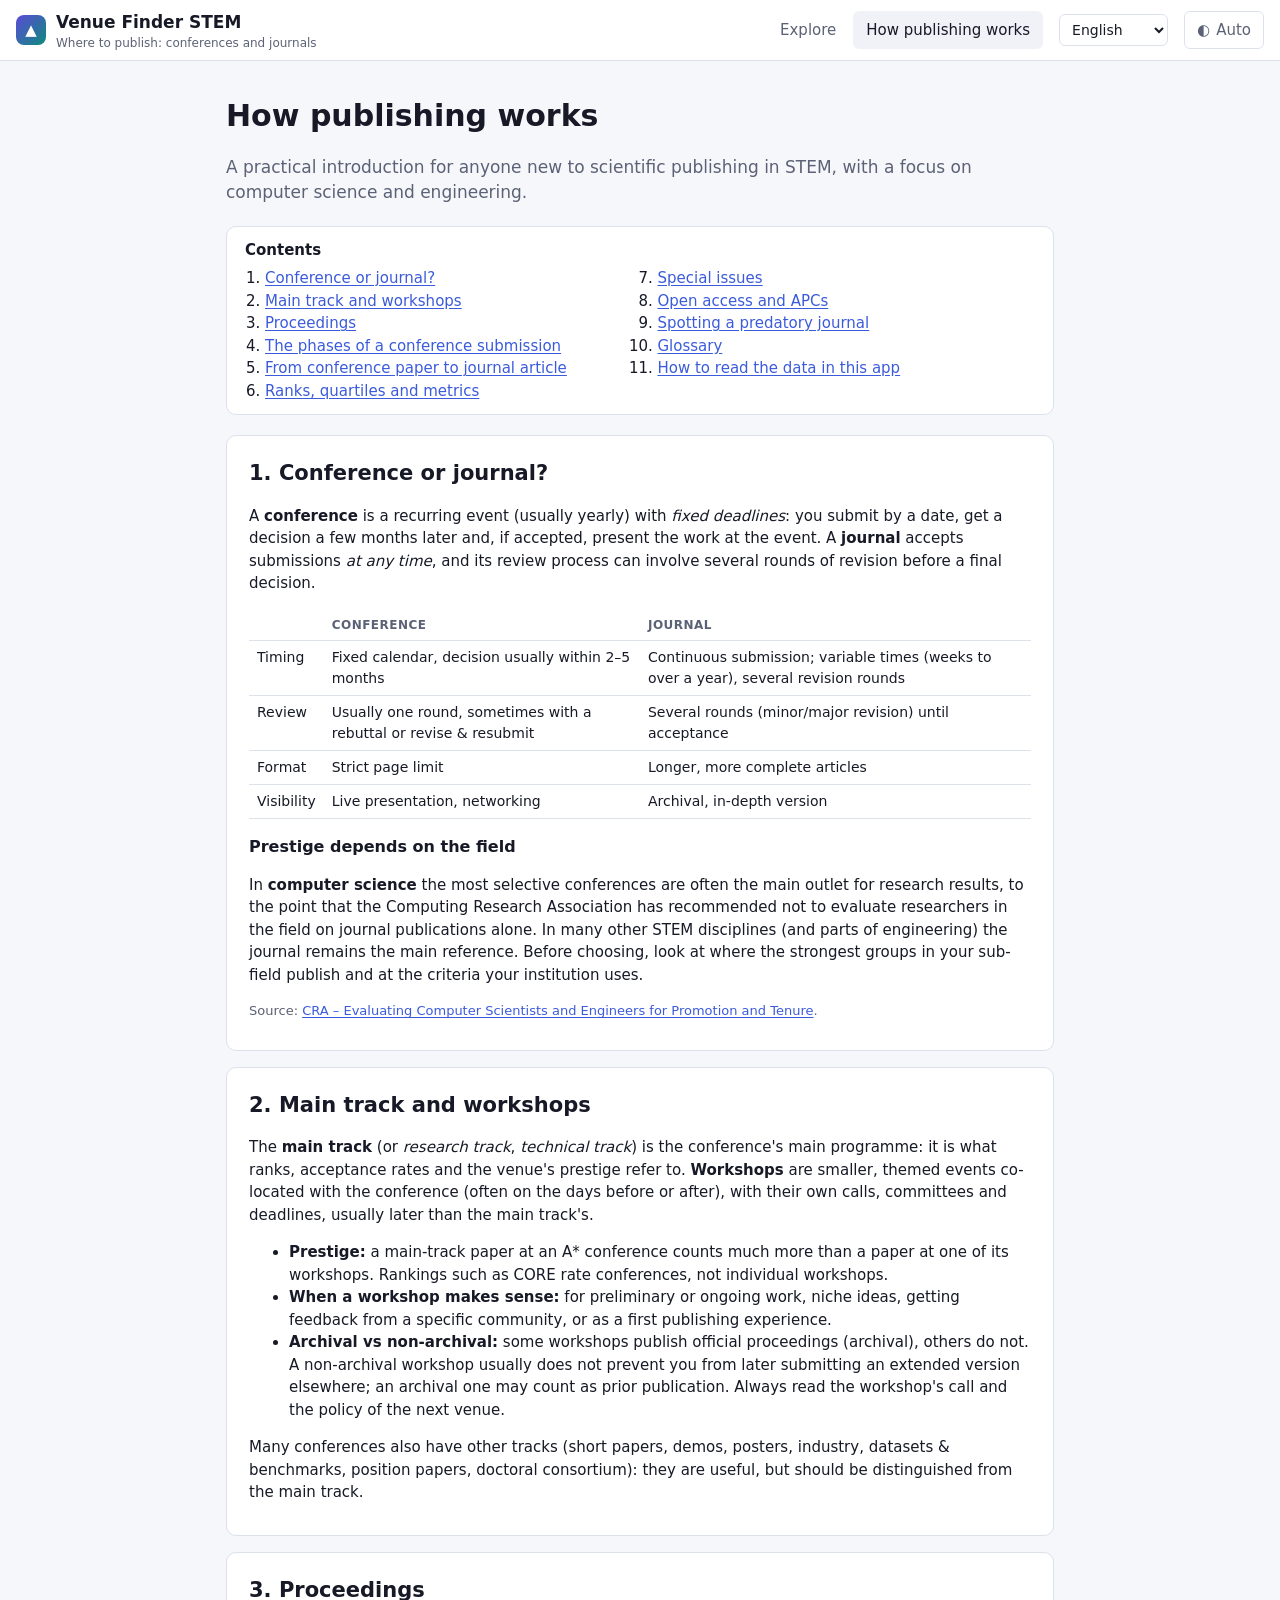
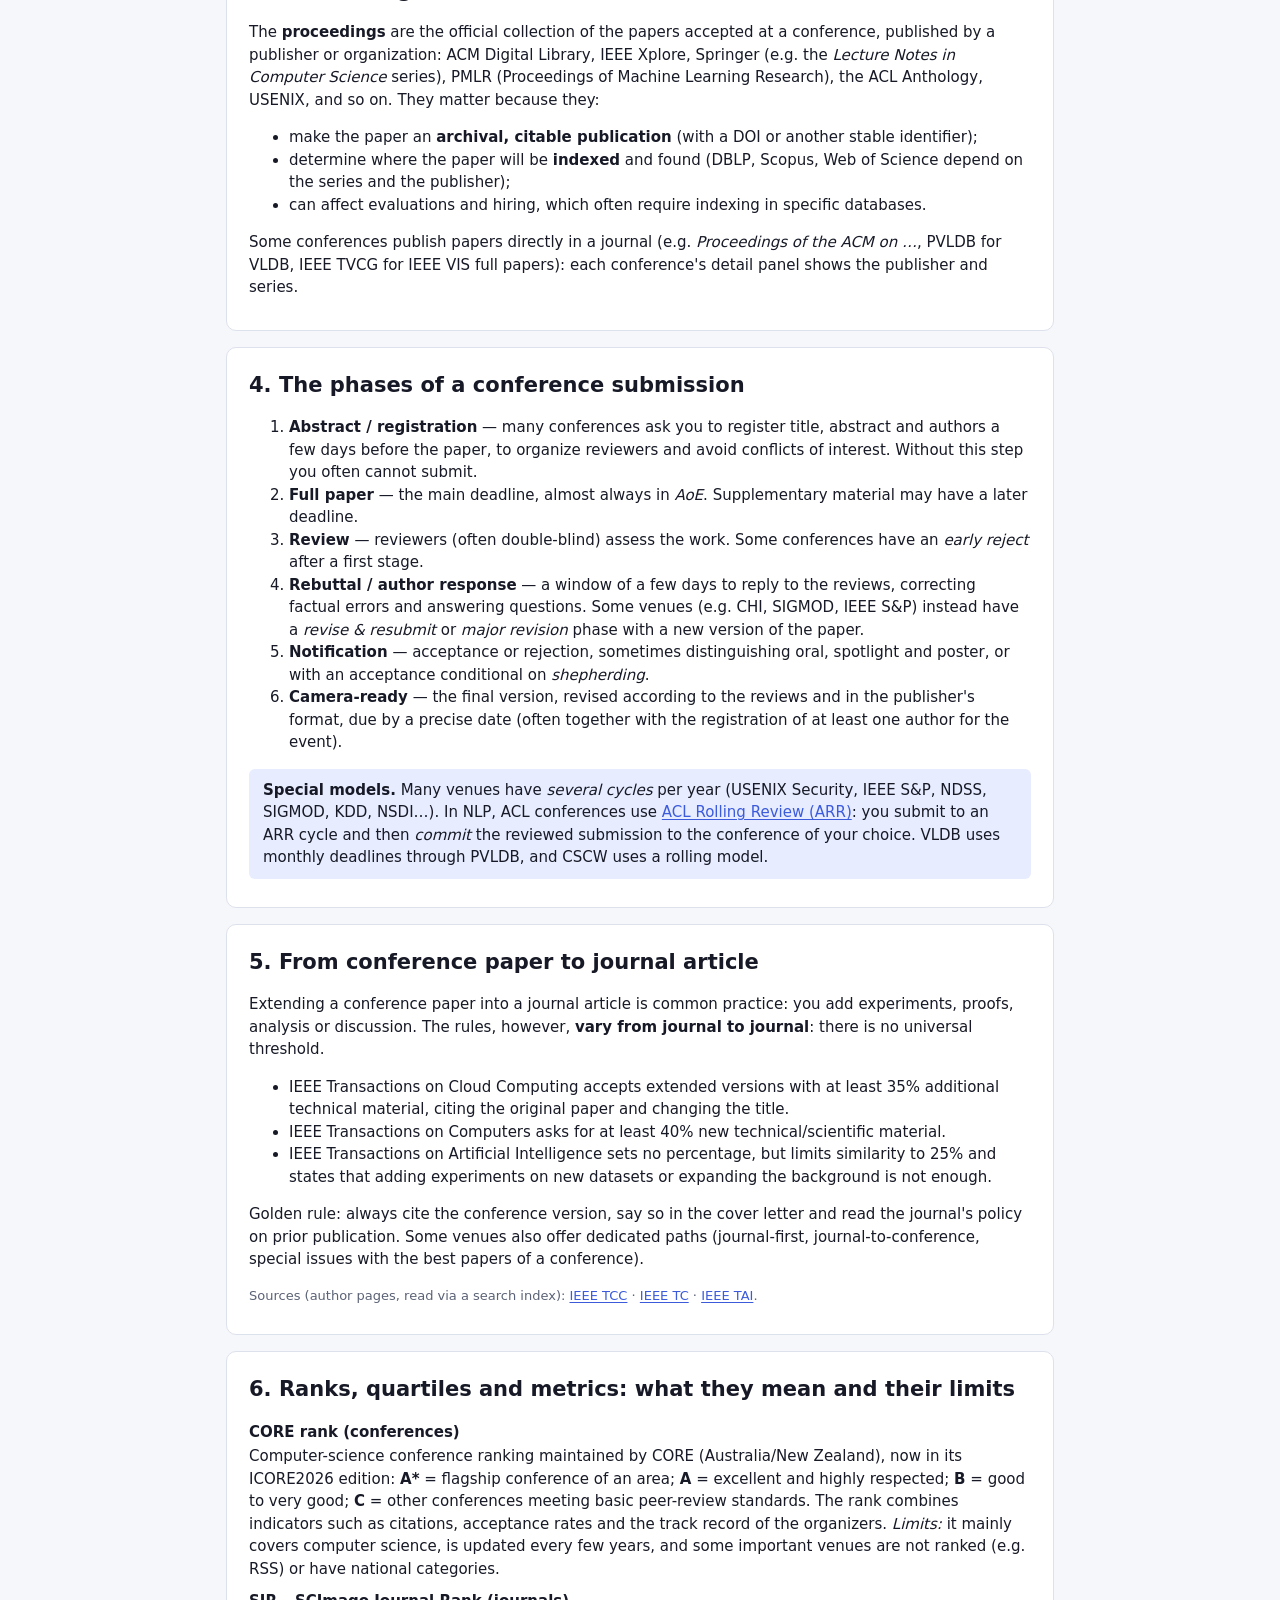
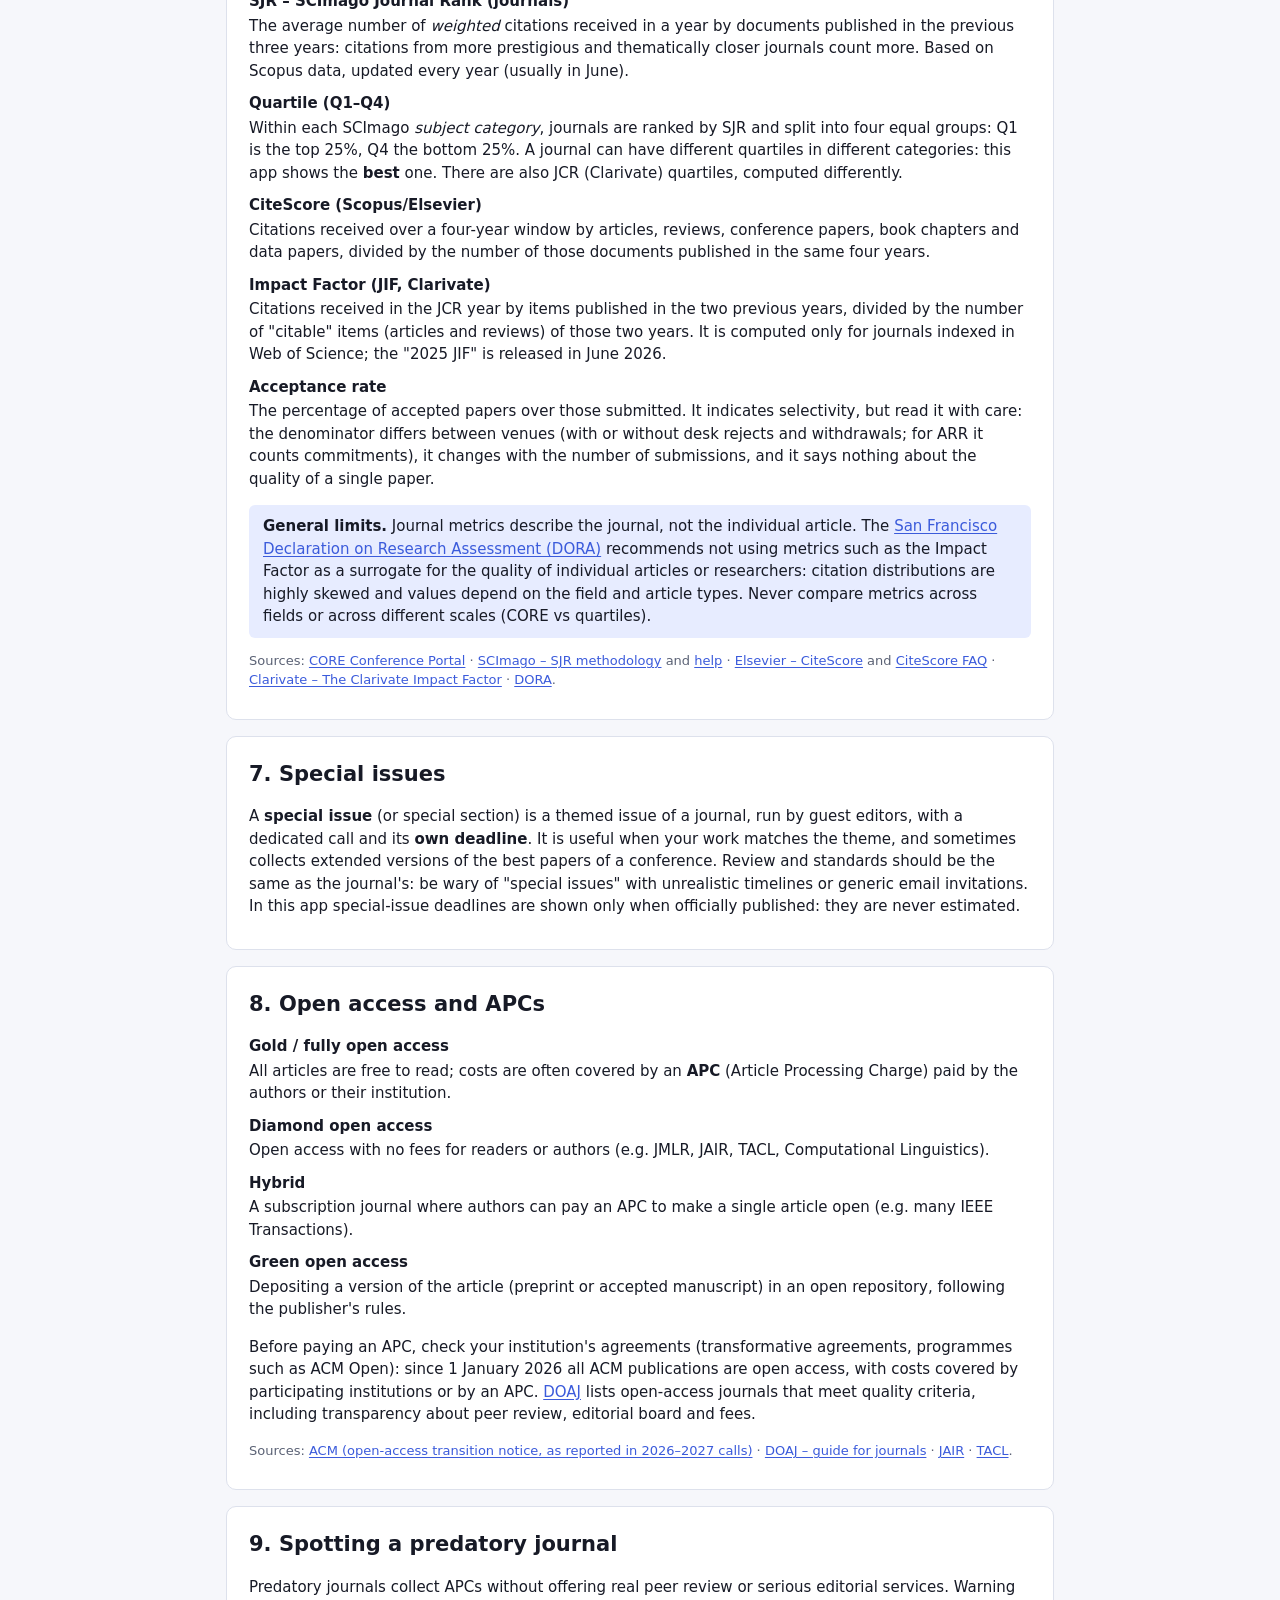
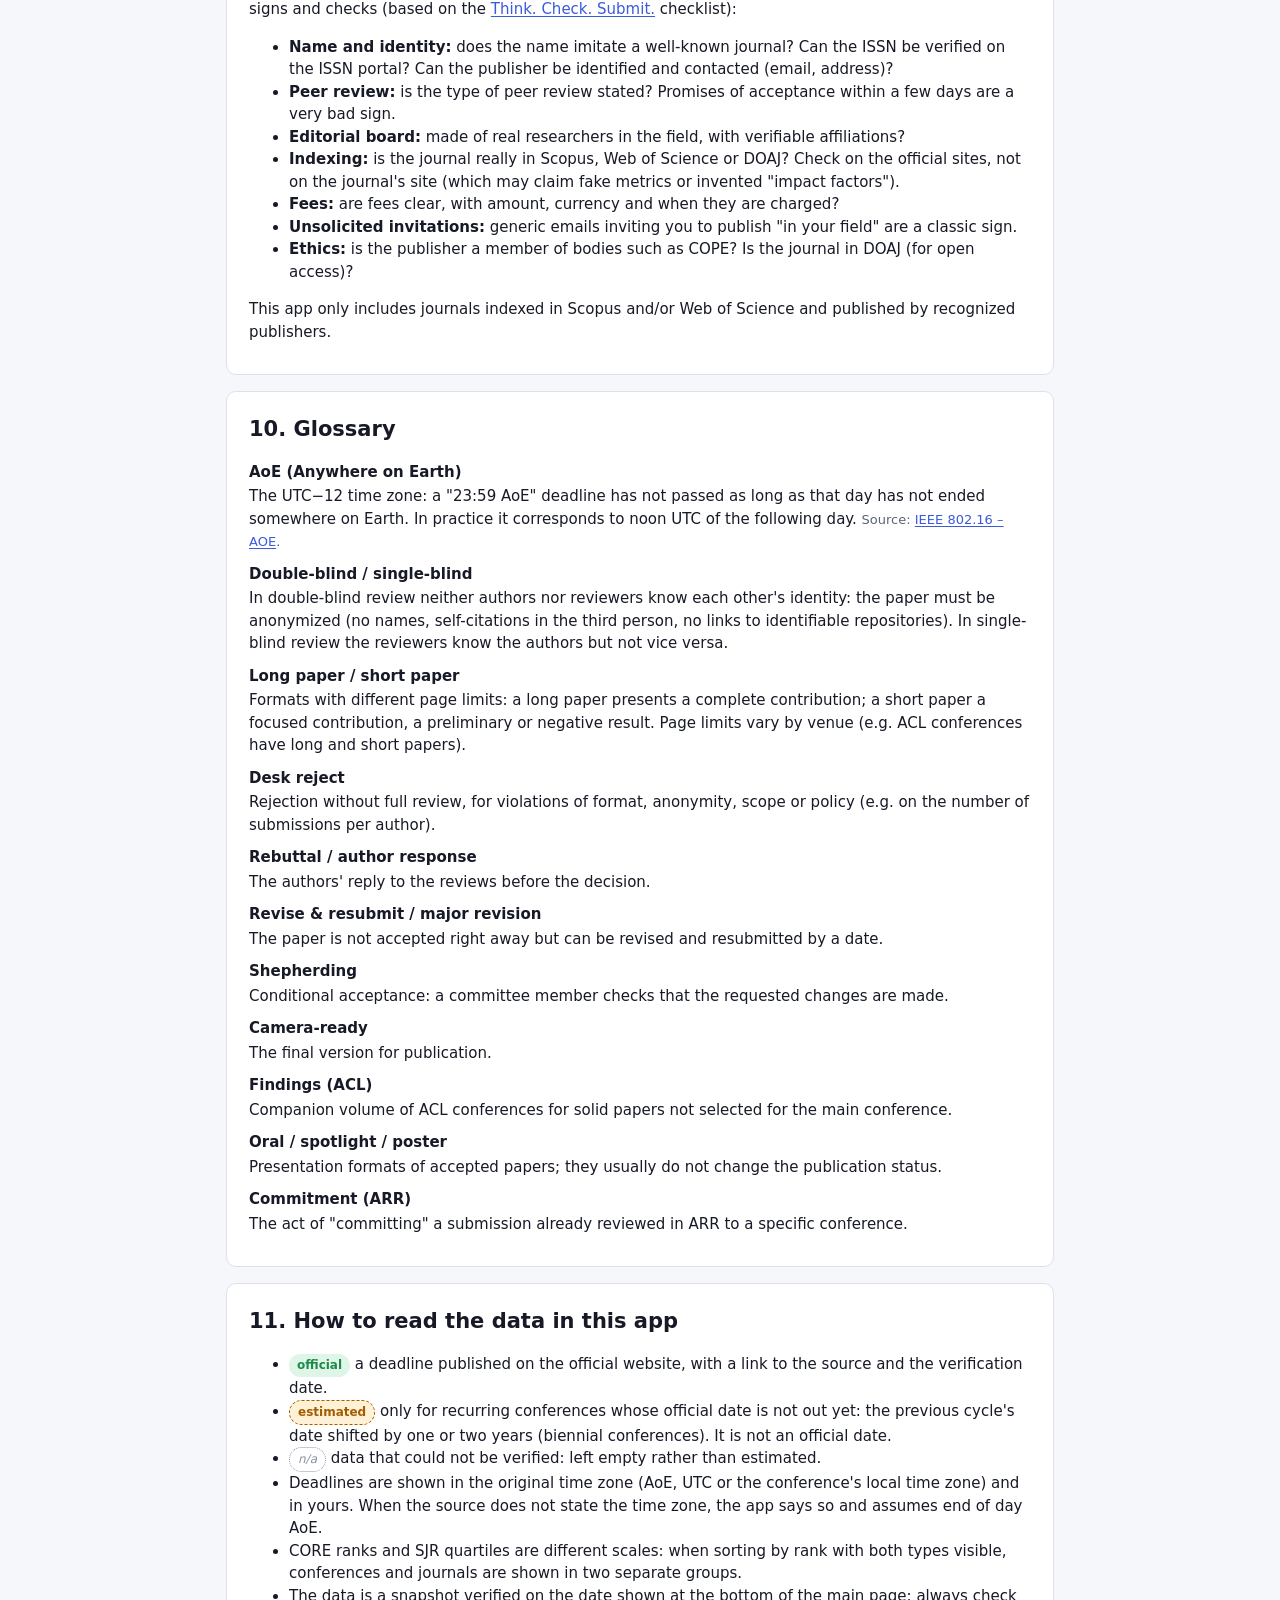
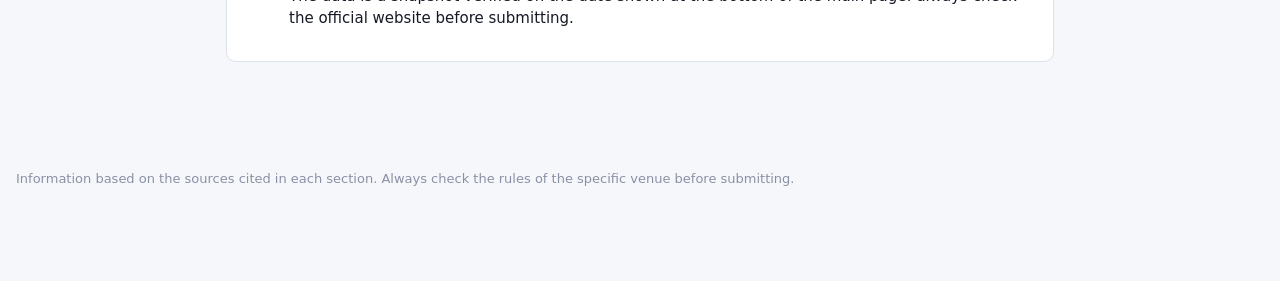
==== commit 6dba14ae: "Add multi-language UI, English data and docs, fix area tree selection" ====
--- a/guide.html
+++ b/guide.html
@@ -1,214 +1,68 @@
 <!doctype html>
-<html lang="it">
+<html lang="en">
 <head>
   <meta charset="utf-8">
   <meta name="viewport" content="width=device-width, initial-scale=1">
-  <title>Guida alle pubblicazioni</title>
-  <meta name="description" content="Guida introduttiva: conferenze e journal, main track e workshop, proceedings, fasi di submission, metriche (CORE, SJR, quartili, CiteScore, Impact Factor), open access, journal predatori e glossario.">
+  <title>How publishing works · Venue Finder STEM</title>
+  <meta name="description" content="A beginner's guide: conferences and journals, main track and workshops, proceedings, submission phases, metrics (CORE, SJR, quartiles, CiteScore, Impact Factor), open access, predatory journals and a glossary.">
   <link rel="icon" href="data:image/svg+xml,%3Csvg xmlns='http://www.w3.org/2000/svg' viewBox='0 0 32 32'%3E%3Crect width='32' height='32' rx='8' fill='%235b4bd6'/%3E%3Cpath d='M9 22l7-12 7 12' stroke='white' stroke-width='3' fill='none' stroke-linecap='round' stroke-linejoin='round'/%3E%3C/svg%3E">
   <script>
+    // Apply the saved theme before first paint.
     try { const t = localStorage.getItem("vf-theme"); if (t === "light" || t === "dark") document.documentElement.dataset.theme = t; } catch (e) {}
   </script>
   <link rel="stylesheet" href="assets/css/style.css">
 </head>
 <body>
-  <a class="skip-link" href="#content">Vai al contenuto</a>
+  <a class="skip-link" href="#content" data-i18n="skip.content">Skip to content</a>
   <header class="site-header">
     <div class="header-inner">
       <a class="brand" href="./">
         <span class="brand-mark" aria-hidden="true">▲</span>
-        <span>Venue Finder STEM<small>Dove pubblicare: conferenze e journal</small></span>
+        <span><span data-i18n="app.title">Venue Finder STEM</span><small data-i18n="app.tagline">Where to publish: conferences and journals</small></span>
       </a>
-      <nav class="main-nav" aria-label="Navigazione principale">
-        <a href="./">Esplora</a>
-        <a href="guide.html" aria-current="page">Guida</a>
+      <nav class="main-nav" data-i18n-attr="aria-label:nav.aria" aria-label="Main navigation">
+        <a href="./" data-i18n="nav.explore">Explore</a>
+        <a href="guide.html" aria-current="page" data-i18n="nav.guide">How publishing works</a>
       </nav>
-      <button class="icon-btn" id="theme-btn" type="button" aria-label="Cambia tema">
+      <label class="sr-only" for="lang-select" data-i18n="lang.label">Language</label>
+      <select id="lang-select" class="lang-select"></select>
+      <button class="icon-btn" id="theme-btn" type="button" aria-label="Theme">
         <span aria-hidden="true" id="theme-icon">◐</span><span class="lbl" id="theme-label">Auto</span>
       </button>
     </div>
   </header>
 
-  <main class="guide" id="content">
-    <h1>Guida: dove e come pubblicare</h1>
-    <p class="lead">Una introduzione pratica per chi si avvicina per la prima volta al mondo delle pubblicazioni scientifiche in area STEM, con particolare attenzione all'informatica e all'ingegneria.</p>
+  <main class="guide" id="content" aria-live="polite"></main>
 
-    <nav class="toc" aria-label="Indice">
-      <strong>Indice</strong>
-      <ol>
-        <li><a href="#conf-vs-journal">Conferenza o journal?</a></li>
-        <li><a href="#track">Main track e workshop</a></li>
-        <li><a href="#proceedings">I proceedings</a></li>
-        <li><a href="#fasi">Le fasi di una submission</a></li>
-        <li><a href="#estensione">Da paper di conferenza a journal</a></li>
-        <li><a href="#metriche">Rank, quartili e metriche</a></li>
-        <li><a href="#special">Special issue</a></li>
-        <li><a href="#oa">Open access e APC</a></li>
-        <li><a href="#predatori">Riconoscere un journal predatorio</a></li>
-        <li><a href="#glossario">Glossario</a></li>
-        <li><a href="#app">Come leggere i dati di questa app</a></li>
-      </ol>
-    </nav>
+  <footer class="site-footer"><p data-i18n="guide.footer">Information based on the sources cited in each section. Always check the rules of the specific venue before submitting.</p></footer>
 
-    <section id="conf-vs-journal">
-      <h2>1. Conferenza o journal?</h2>
-      <p>Una <strong>conferenza</strong> è un evento periodico (di solito annuale) con <em>scadenze fisse</em>: si sottomette entro una data, si riceve una decisione dopo alcuni mesi e, se accettati, si presenta il lavoro all'evento. Un <strong>journal</strong> (rivista) accetta invece sottomissioni <em>in qualsiasi momento</em> e il processo di revisione può prevedere più round di revisione prima della decisione finale.</p>
-      <table class="data">
-        <thead><tr><th></th><th>Conferenza</th><th>Journal</th></tr></thead>
-        <tbody>
-          <tr><td>Tempi</td><td>Calendario fisso, decisione in genere in 2–5 mesi</td><td>Submission continua; tempi variabili (da settimane a oltre un anno), più round di revisione</td></tr>
-          <tr><td>Revisione</td><td>Di solito un solo round, a volte con rebuttal o revise &amp; resubmit</td><td>Più round (minor/major revision) fino all'accettazione</td></tr>
-          <tr><td>Formato</td><td>Limite di pagine stretto</td><td>Articoli più lunghi e completi</td></tr>
-          <tr><td>Visibilità</td><td>Presentazione dal vivo, networking</td><td>Versione archivistica e approfondita</td></tr>
-        </tbody>
-      </table>
-      <h3>Il prestigio dipende dal campo</h3>
-      <p>In <strong>informatica</strong> le conferenze più selettive sono spesso il canale principale per i risultati di ricerca, al punto che la Computing Research Association ha raccomandato di non valutare i ricercatori del settore solo sulle pubblicazioni su journal. In molte altre discipline STEM (e in parte dell'ingegneria) il riferimento principale resta invece il journal. Prima di scegliere, guarda dove pubblicano i gruppi più forti del tuo sotto-settore e quali criteri usa la tua istituzione.</p>
-      <p class="refs">Fonte: <a href="https://cra.org/resources/best-practice-memos/evaluating-computer-scientists-and-engineers-for-promotion-and-tenure/" target="_blank" rel="noopener">CRA – Evaluating Computer Scientists and Engineers for Promotion and Tenure</a>.</p>
-    </section>
+  <noscript><p style="padding:16px">This page requires JavaScript.</p></noscript>
+  <script src="assets/js/time.js"></script>
+  <script src="assets/js/i18n.js"></script>
+  <script>
+    (async function () {
+      "use strict";
+      await I18N.load();
+      document.title = I18N.t("guide.title") + " · " + I18N.t("app.title");
 
-    <section id="track">
-      <h2>2. Main track e workshop</h2>
-      <p>La <strong>main track</strong> (o <em>research track</em>, <em>technical track</em>) è il programma principale della conferenza: è quella a cui si riferiscono rank, acceptance rate e prestigio della venue. I <strong>workshop</strong> sono eventi più piccoli e tematici, co-locati con la conferenza (spesso nei giorni prima o dopo), con call, comitati e scadenze propri, in genere successivi a quelli della main track.</p>
-      <ul>
-        <li><strong>Prestigio:</strong> un paper in main track di una conferenza A* pesa molto più di un paper in un suo workshop. I ranking come CORE valutano le conferenze, non i singoli workshop.</li>
-        <li><strong>Quando conviene un workshop:</strong> per lavori preliminari o in corso, idee di nicchia, per ricevere feedback da una comunità specifica, o come prima esperienza di pubblicazione.</li>
-        <li><strong>Archival vs non-archival:</strong> alcuni workshop pubblicano proceedings ufficiali (archival), altri no. Un workshop non-archival di solito non impedisce di ripresentare in seguito una versione estesa altrove; uno archival può invece contare come pubblicazione precedente. Leggi sempre la call del workshop e la policy della venue successiva.</li>
-      </ul>
-      <p>Molte conferenze hanno anche altre tracce (short paper, demo, poster, industry, dataset &amp; benchmark, position paper, doctoral consortium): sono utili, ma vanno distinte dalla main track.</p>
-    </section>
+      // Guide content is a static HTML fragment per language, English as fallback.
+      const main = document.getElementById("content");
+      const get = (code) => fetch("assets/guide/" + code + ".html", { cache: "no-cache" }).then((r) => (r.ok ? r.text() : null)).catch(() => null);
+      main.innerHTML = (await get(I18N.lang)) || (await get("en")) || "";
+      if (location.hash) { const el = document.getElementById(location.hash.slice(1)); if (el) el.scrollIntoView(); }
 
-    <section id="proceedings">
-      <h2>3. I proceedings</h2>
-      <p>I <strong>proceedings</strong> sono la raccolta ufficiale dei paper accettati a una conferenza, pubblicata da un editore o da un'organizzazione: ACM Digital Library, IEEE Xplore, Springer (es. serie <em>Lecture Notes in Computer Science</em>), PMLR (Proceedings of Machine Learning Research), ACL Anthology, USENIX, ecc. Contano perché:</p>
-      <ul>
-        <li>rendono il paper una <strong>pubblicazione archivistica citabile</strong> (con DOI o identificativo stabile);</li>
-        <li>determinano dove il paper sarà <strong>indicizzato</strong> e trovato (DBLP, Scopus, Web of Science dipendono dalla serie e dall'editore);</li>
-        <li>possono influire sulla valutazione in concorsi e valutazioni istituzionali, che spesso richiedono indicizzazione in specifiche banche dati.</li>
-      </ul>
-      <p>Alcune conferenze pubblicano i paper direttamente in un journal (es. <em>Proceedings of the ACM on …</em>, PVLDB per VLDB, IEEE TVCG per i full paper di IEEE VIS): nel dettaglio di ogni conferenza trovi editore e serie.</p>
-    </section>
-
-    <section id="fasi">
-      <h2>4. Le fasi di una submission a conferenza</h2>
-      <ol>
-        <li><strong>Abstract / registrazione</strong> — molte conferenze chiedono di registrare titolo, abstract e autori qualche giorno prima del paper, per organizzare i revisori ed evitare conflitti d'interesse. Senza questo passo spesso non si può sottomettere.</li>
-        <li><strong>Full paper</strong> — la scadenza principale, quasi sempre in <em>AoE</em>. Il materiale supplementare può avere una scadenza successiva.</li>
-        <li><strong>Revisione</strong> — i revisori (spesso in double-blind) valutano il lavoro. Alcune conferenze hanno un <em>early reject</em> dopo una prima fase.</li>
-        <li><strong>Rebuttal / author response</strong> — una finestra di pochi giorni per rispondere alle review, correggendo errori fattuali e rispondendo alle domande. Alcune venue (es. CHI, SIGMOD, IEEE S&amp;P) prevedono invece una fase di <em>revise &amp; resubmit</em> o <em>major revision</em> con una nuova versione del paper.</li>
-        <li><strong>Notifica</strong> — accettazione o rifiuto, a volte con una distinzione tra oral, spotlight e poster, oppure con un'accettazione condizionata a uno <em>shepherding</em>.</li>
-        <li><strong>Camera-ready</strong> — la versione finale, corretta secondo le review e nel formato dell'editore, da consegnare entro una data precisa (spesso insieme alla registrazione di almeno un autore all'evento).</li>
-      </ol>
-      <div class="callout">
-        <strong>Modelli particolari.</strong> Molte venue hanno <em>più cicli</em> all'anno (USENIX Security, IEEE S&amp;P, NDSS, SIGMOD, KDD, NSDI…). In NLP le conferenze ACL usano <a href="https://aclrollingreview.org/" target="_blank" rel="noopener">ACL Rolling Review (ARR)</a>: si sottomette a un ciclo ARR e poi si fa <em>commitment</em> della submission (con le review ricevute) alla conferenza scelta. VLDB usa scadenze mensili su PVLDB, CSCW un modello a sottomissione continua.
-      </div>
-    </section>
-
-    <section id="estensione">
-      <h2>5. Da paper di conferenza a versione journal</h2>
-      <p>È una pratica comune estendere un paper di conferenza in un articolo su journal, aggiungendo esperimenti, dimostrazioni, analisi o discussione. Le regole però <strong>variano da journal a journal</strong>: non esiste una soglia universale.</p>
-      <ul>
-        <li>IEEE Transactions on Cloud Computing ammette versioni estese con almeno il 35% di materiale tecnico aggiuntivo, citando il paper originale e cambiando titolo.</li>
-        <li>IEEE Transactions on Computers chiede almeno il 40% di nuovo materiale tecnico/scientifico.</li>
-        <li>IEEE Transactions on Artificial Intelligence non fissa una percentuale, ma limita la similarità al 25% e precisa che aggiungere esperimenti su nuovi dataset o ampliare il background non basta.</li>
-      </ul>
-      <p>Regola d'oro: cita sempre la versione di conferenza, dichiaralo nella cover letter e leggi la policy del journal sulle pubblicazioni precedenti. Alcune venue hanno anche percorsi dedicati (journal-first, journal-to-conference, special issue con i migliori paper di una conferenza).</p>
-      <p class="refs">Fonti (pagine per autori, lette tramite indice di ricerca): <a href="https://www.computer.org/csdl/journal/cc/write-for-us/15064" target="_blank" rel="noopener">IEEE TCC</a> · <a href="https://www.computer.org/digital-library/journals/tc/call-for-papers-general-submissions" target="_blank" rel="noopener">IEEE TC</a> · <a href="https://cis.ieee.org/publications/ieee-transactions-on-artificial-intelligence/information-for-authors-tai" target="_blank" rel="noopener">IEEE TAI</a>.</p>
-    </section>
-
-    <section id="metriche">
-      <h2>6. Rank, quartili e metriche: cosa significano e quali limiti hanno</h2>
-      <dl>
-        <dt>Rank CORE (conferenze)</dt>
-        <dd>Ranking delle conferenze di informatica curato da CORE (Australia/Nuova Zelanda), oggi nell'edizione ICORE2026: <strong>A*</strong> = conferenza di punta di un'area; <strong>A</strong> = eccellente e molto rispettata; <strong>B</strong> = da buona a molto buona; <strong>C</strong> = altre conferenze che rispettano gli standard minimi di peer review. Il rank combina indicatori come citazioni, acceptance rate e reputazione di chi organizza. <em>Limiti:</em> copre soprattutto l'informatica, è aggiornato ogni pochi anni e alcune venue importanti non sono classificate (es. RSS) o hanno categorie nazionali.</dd>
-        <dt>SJR – SCImago Journal Rank (journal)</dt>
-        <dd>Media delle citazioni <em>pesate</em> ricevute in un anno dai documenti pubblicati nei tre anni precedenti: le citazioni da journal più prestigiosi e tematicamente vicini contano di più. Basato su dati Scopus, aggiornato ogni anno (di solito a giugno).</dd>
-        <dt>Quartile (Q1–Q4)</dt>
-        <dd>All'interno di ogni <em>categoria disciplinare</em> SCImago ordina i journal per SJR e li divide in quattro gruppi uguali: Q1 è il 25% migliore, Q4 il 25% più basso. Un journal può avere quartili diversi in categorie diverse: questa app mostra il <strong>migliore</strong>. Esistono anche quartili JCR (Clarivate), calcolati in modo diverso.</dd>
-        <dt>CiteScore (Scopus/Elsevier)</dt>
-        <dd>Citazioni ricevute su una finestra di quattro anni da articoli, review, conference paper, capitoli e data paper, diviso il numero di questi documenti pubblicati negli stessi quattro anni.</dd>
-        <dt>Impact Factor (JIF, Clarivate)</dt>
-        <dd>Citazioni ricevute nell'anno JCR dagli elementi pubblicati nei due anni precedenti, divise per il numero di elementi "citabili" (articoli e review) di quei due anni. Lo calcola solo per i journal indicizzati in Web of Science; il "JIF 2025" è pubblicato a giugno 2026.</dd>
-        <dt>Acceptance rate</dt>
-        <dd>Percentuale di paper accettati sul totale sottomesso. Indica la selettività, ma va letto con cautela: il denominatore cambia da venue a venue (con o senza desk reject e ritiri; per ARR conta il commitment), cresce con il numero di sottomissioni e non dice nulla della qualità di un singolo paper.</dd>
-      </dl>
-      <div class="callout"><strong>Limiti generali.</strong> Le metriche di rivista descrivono la rivista, non il singolo articolo. La <a href="https://sfdora.org/read/" target="_blank" rel="noopener">San Francisco Declaration on Research Assessment (DORA)</a> raccomanda di non usare metriche come l'Impact Factor come sostituto della qualità di singoli articoli o ricercatori: le distribuzioni delle citazioni sono molto asimmetriche, i valori dipendono dal campo e dal tipo di articoli. Non confrontare mai metriche di campi diversi né scale diverse (CORE contro quartili).</div>
-      <p class="refs">Fonti: <a href="https://www.core.edu.au/conference-portal" target="_blank" rel="noopener">CORE Conference Portal</a> · <a href="https://www.scimagojr.com/methodology.php" target="_blank" rel="noopener">SCImago – metodologia SJR</a> e <a href="https://www.scimagojr.com/help.php" target="_blank" rel="noopener">help</a> · <a href="https://www.elsevier.com/products/scopus/metrics/citescore" target="_blank" rel="noopener">Elsevier – CiteScore</a> e <a href="https://service.elsevier.com/app/answers/detail/a_id/30562/supporthub/scopus/related/1/" target="_blank" rel="noopener">FAQ CiteScore</a> · <a href="https://clarivate.com/academia-government/essays/impact-factor/" target="_blank" rel="noopener">Clarivate – The Clarivate Impact Factor</a> · <a href="https://sfdora.org/read/" target="_blank" rel="noopener">DORA</a>.</p>
-    </section>
-
-    <section id="special">
-      <h2>7. Special issue</h2>
-      <p>Una <strong>special issue</strong> (o special section) è un numero tematico di un journal, curato da guest editor, con una call dedicata e una <strong>deadline propria</strong>. È utile se il tuo lavoro coincide con il tema, e a volte raccoglie versioni estese dei migliori paper di una conferenza. Revisione e standard dovrebbero essere gli stessi del journal: diffida di "special issue" con tempi irrealistici o inviti generici via email. In questa app le deadline delle special issue sono mostrate solo se pubblicate ufficialmente: non vengono mai stimate.</p>
-    </section>
-
-    <section id="oa">
-      <h2>8. Open access e APC</h2>
-      <dl>
-        <dt>Gold / fully open access</dt><dd>Tutti gli articoli sono liberamente leggibili; spesso i costi sono coperti da una <strong>APC</strong> (Article Processing Charge) pagata dagli autori o dalla loro istituzione.</dd>
-        <dt>Diamond open access</dt><dd>Open access senza costi né per lettori né per autori (es. JMLR, JAIR, TACL, Computational Linguistics).</dd>
-        <dt>Ibrido</dt><dd>Journal ad abbonamento in cui l'autore può pagare un'APC per rendere aperto il singolo articolo (es. molte IEEE Transactions).</dd>
-        <dt>Green open access</dt><dd>Deposito di una versione dell'articolo (preprint o accepted manuscript) in un archivio aperto, secondo le regole dell'editore.</dd>
-      </dl>
-      <p>Prima di pagare un'APC verifica gli accordi della tua istituzione (accordi trasformativi, programmi come ACM Open): dal 1° gennaio 2026 tutte le pubblicazioni ACM sono open access, con costi coperti dall'istituzione aderente o da un'APC. La <a href="https://doaj.org/" target="_blank" rel="noopener">DOAJ</a> elenca i journal open access che rispettano criteri di qualità, tra cui la trasparenza su revisione, comitato editoriale e costi.</p>
-      <p class="refs">Fonti: <a href="https://iui.acm.org/2027/call-for-papers/" target="_blank" rel="noopener">ACM (comunicazione sul passaggio all'open access, riportata nelle call 2026–2027)</a> · <a href="https://doaj.org/apply/guide/" target="_blank" rel="noopener">DOAJ – guida per i journal</a> · <a href="https://www.jair.org/index.php/jair/about" target="_blank" rel="noopener">JAIR</a> · <a href="https://transacl.org/index.php/tacl/about" target="_blank" rel="noopener">TACL</a>.</p>
-    </section>
-
-    <section id="predatori">
-      <h2>9. Come riconoscere un journal predatorio</h2>
-      <p>I journal predatori incassano APC senza offrire una vera revisione né servizi editoriali seri. Segnali d'allarme e controlli (ispirati alla checklist <a href="https://thinkchecksubmit.org/journals/" target="_blank" rel="noopener">Think. Check. Submit.</a>):</p>
-      <ul>
-        <li><strong>Nome e identità:</strong> il nome imita quello di un journal noto? L'ISSN è verificabile sul portale ISSN? L'editore è identificabile e contattabile (email, indirizzo)?</li>
-        <li><strong>Revisione:</strong> il tipo di peer review è dichiarato? Promesse di accettazione in pochi giorni sono un pessimo segnale.</li>
-        <li><strong>Comitato editoriale:</strong> composto da ricercatori reali e del settore, con affiliazioni verificabili?</li>
-        <li><strong>Indicizzazione:</strong> il journal è davvero in Scopus, Web of Science o DOAJ? Verificalo sui siti ufficiali, non sul sito del journal (che può dichiarare metriche false o "impact factor" inventati).</li>
-        <li><strong>Costi:</strong> le fee sono chiare, con importo, valuta e momento del pagamento?</li>
-        <li><strong>Inviti non richiesti:</strong> email generiche che ti invitano a pubblicare "nel tuo campo" sono un classico segnale.</li>
-        <li><strong>Etica:</strong> l'editore aderisce a organismi come COPE? Il journal è in DOAJ (per l'open access)?</li>
-      </ul>
-      <p>Questa app include solo journal indicizzati in Scopus e/o Web of Science e pubblicati da editori riconosciuti.</p>
-    </section>
-
-    <section id="glossario">
-      <h2>10. Glossario</h2>
-      <dl>
-        <dt>AoE (Anywhere on Earth)</dt><dd>Fuso orario UTC−12: una scadenza "23:59 AoE" non è passata finché da qualche parte sulla Terra quel giorno non è finito. In pratica corrisponde a mezzogiorno UTC del giorno successivo (in Italia le 13:00 con l'ora solare, le 14:00 con l'ora legale). <span class="refs">Fonte: <a href="https://www.ieee802.org/16/aoe.html" target="_blank" rel="noopener">IEEE 802.16 – AOE</a>.</span></dd>
-        <dt>Double-blind / single-blind</dt><dd>Nel double-blind né autori né revisori conoscono le reciproche identità: il paper va anonimizzato (niente nomi, autocitazioni in terza persona, niente link a repository identificabili). Nel single-blind i revisori conoscono gli autori ma non viceversa.</dd>
-        <dt>Long paper / short paper</dt><dd>Formati con limiti di pagine diversi: il long paper presenta un contributo completo; lo short paper un contributo più circoscritto, un risultato preliminare o negativo. Le pagine massime variano per venue (es. le conferenze ACL hanno long e short paper).</dd>
-        <dt>Desk reject</dt><dd>Rifiuto senza revisione completa, per violazioni di formato, anonimato, fuori scope o policy (es. sul numero di sottomissioni per autore).</dd>
-        <dt>Rebuttal / author response</dt><dd>Risposta degli autori alle review prima della decisione.</dd>
-        <dt>Revise &amp; resubmit / major revision</dt><dd>Il paper non è accettato subito ma può essere rivisto e risottomesso entro una data.</dd>
-        <dt>Shepherding</dt><dd>Accettazione condizionata: un membro del comitato verifica che le modifiche richieste siano fatte.</dd>
-        <dt>Camera-ready</dt><dd>Versione finale per la pubblicazione.</dd>
-        <dt>Findings (ACL)</dt><dd>Volume complementare delle conferenze ACL per paper solidi non selezionati per la main conference.</dd>
-        <dt>Oral / spotlight / poster</dt><dd>Formati di presentazione dei paper accettati; in genere non cambiano lo status di pubblicazione.</dd>
-        <dt>Commitment (ARR)</dt><dd>Atto con cui si "impegna" una submission già revisionata in ARR verso una specifica conferenza.</dd>
-      </dl>
-    </section>
-
-    <section id="app">
-      <h2>11. Come leggere i dati di questa app</h2>
-      <ul>
-        <li><span class="badge badge-official">ufficiale</span> deadline pubblicata sul sito ufficiale, con link alla fonte e data di verifica.</li>
-        <li><span class="badge badge-est">stimata</span> solo per conferenze ricorrenti quando la data ufficiale non è ancora uscita: è la data del ciclo precedente spostata di uno o due anni (biennali). Non è una data ufficiale.</li>
-        <li><span class="badge badge-na">n.d.</span> dato non verificabile: lasciato vuoto invece di stimarlo.</li>
-        <li>Le deadline sono mostrate nel fuso originale (AoE, UTC o fuso locale della conferenza) e nel tuo fuso orario. Se la fonte non indica il fuso, l'app lo segnala e assume fine giornata AoE.</li>
-        <li>Rank CORE e quartili SJR sono scale diverse: ordinando per rank con entrambi i tipi visibili, conferenze e journal vengono mostrati in due gruppi separati.</li>
-      </ul>
-    </section>
-  </main>
-
-  <footer class="site-footer"><p>Contenuti informativi basati sulle fonti citate in ogni sezione. Verifica sempre le regole della venue specifica prima di sottomettere.</p></footer>
-  <script>
-    (function () {
-      const order = ["auto", "light", "dark"], labels = { auto: "Auto", light: "Chiaro", dark: "Scuro" }, icons = { auto: "◐", light: "☀", dark: "☾" };
+      // Theme toggle (same behaviour as the main page).
+      const order = ["auto", "light", "dark"], icons = { auto: "◐", light: "☀", dark: "☾" };
       let cur = "auto";
       try { cur = localStorage.getItem("vf-theme") || "auto"; } catch (e) {}
       if (order.indexOf(cur) < 0) cur = "auto";
       const btn = document.getElementById("theme-btn");
       function apply() {
         if (cur === "auto") delete document.documentElement.dataset.theme; else document.documentElement.dataset.theme = cur;
-        document.getElementById("theme-label").textContent = labels[cur];
+        const name = I18N.t("theme." + cur);
+        document.getElementById("theme-label").textContent = name;
         document.getElementById("theme-icon").textContent = icons[cur];
+        btn.setAttribute("aria-label", I18N.t("theme.aria", { name: name }));
       }
       apply();
       btn.addEventListener("click", function () {
--- a/assets/css/style.css
+++ b/assets/css/style.css
@@ -85,6 +85,7 @@
 .main-nav a[aria-current="page"] { color: var(--text); background: var(--surface-2); }
 .main-nav a:hover, .icon-btn:hover { color: var(--text); background: var(--surface-2); }
 .icon-btn { display: inline-flex; align-items: center; gap: 6px; border-color: var(--border); }
+.lang-select { width: auto; padding: 6px 8px; font-size: 14px; }
 
 /* ---------- Layout ---------- */
 .layout { max-width: 1400px; margin: 0 auto; padding: 16px; display: grid; grid-template-columns: 290px minmax(0, 1fr); gap: 20px; align-items: start; }
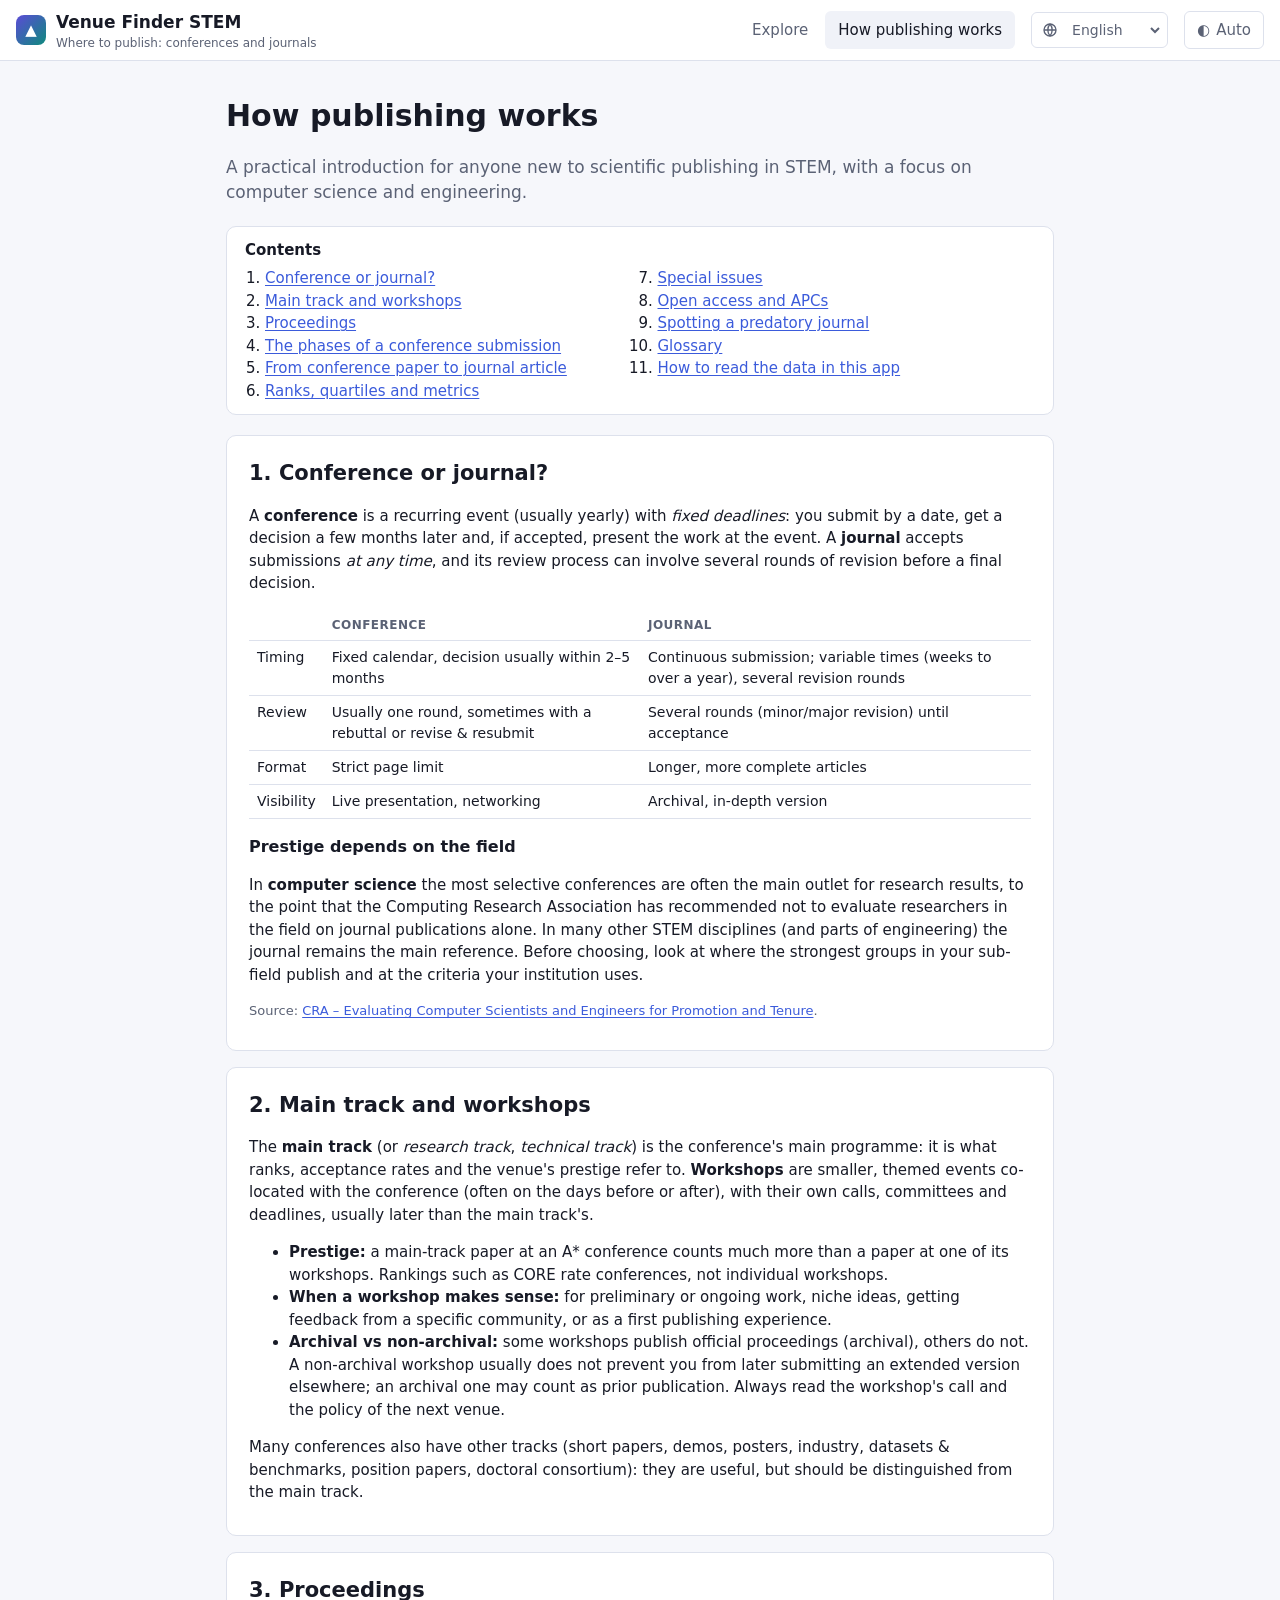
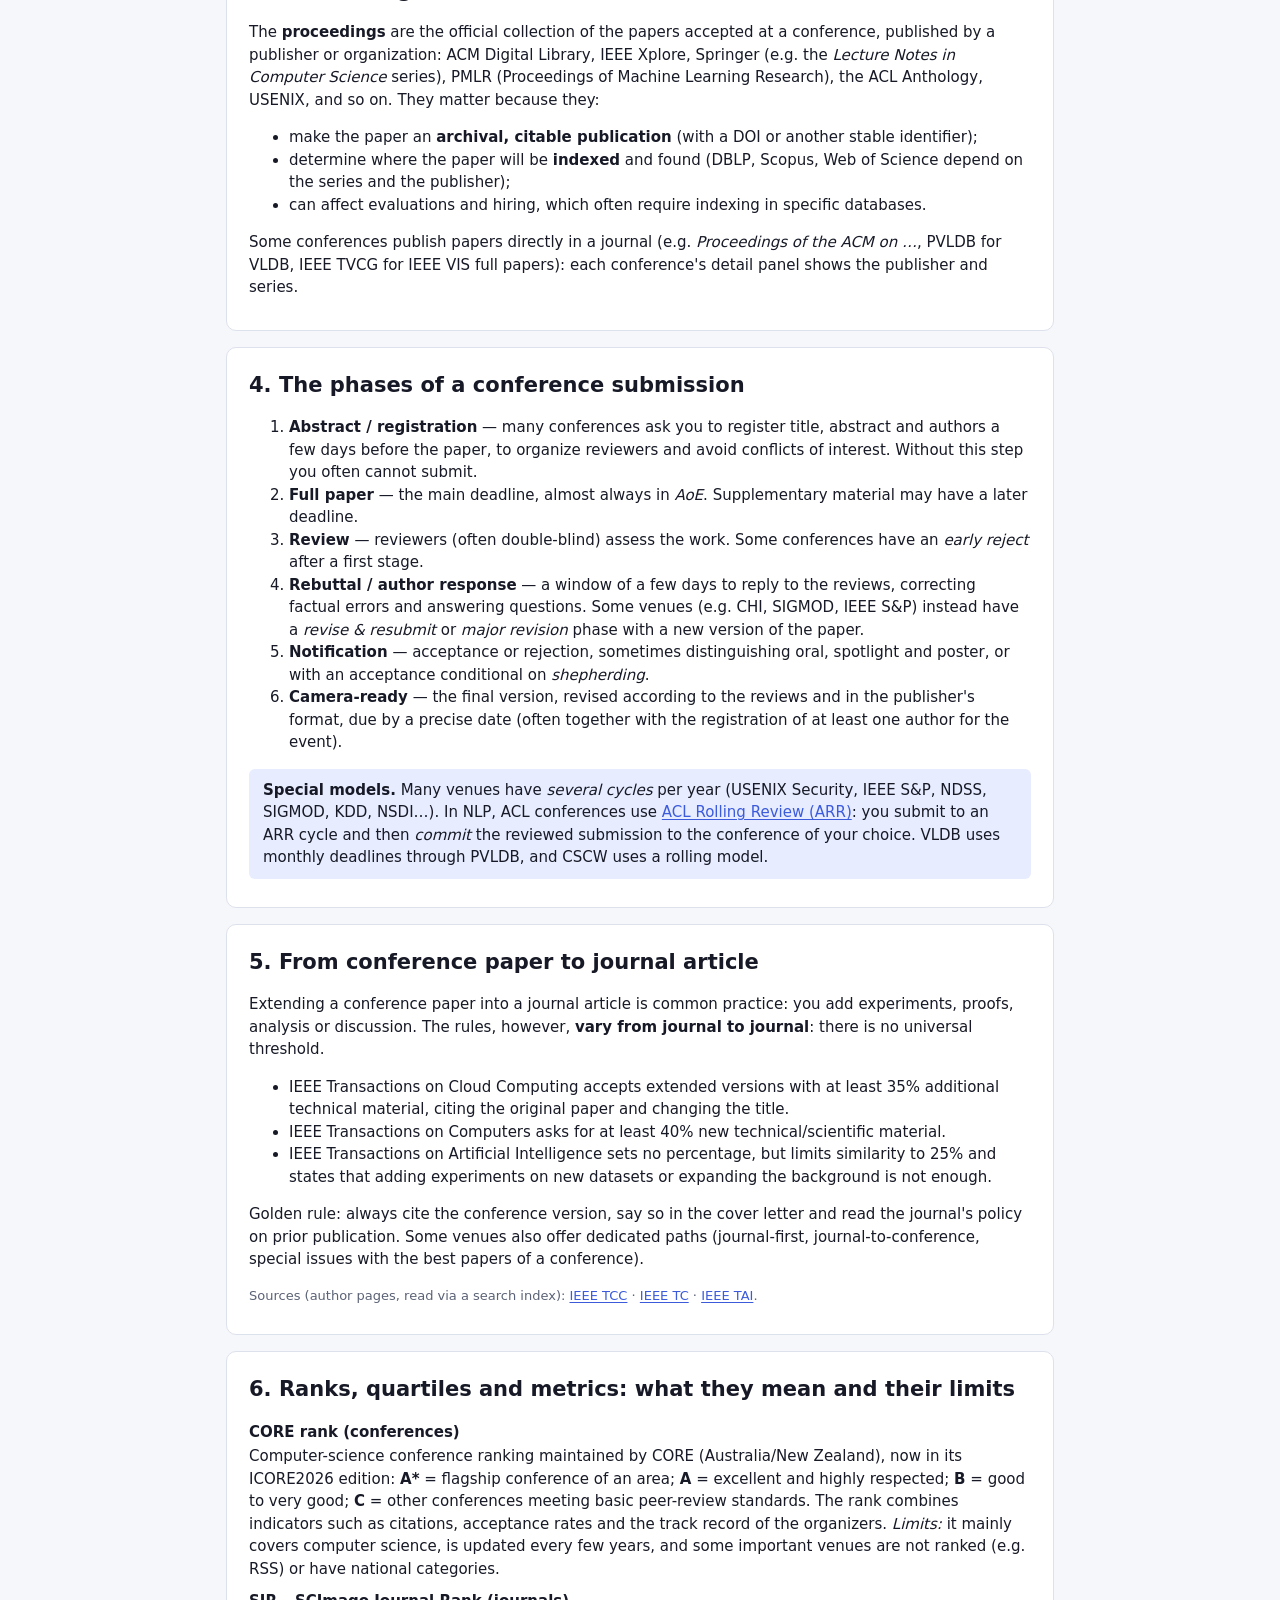
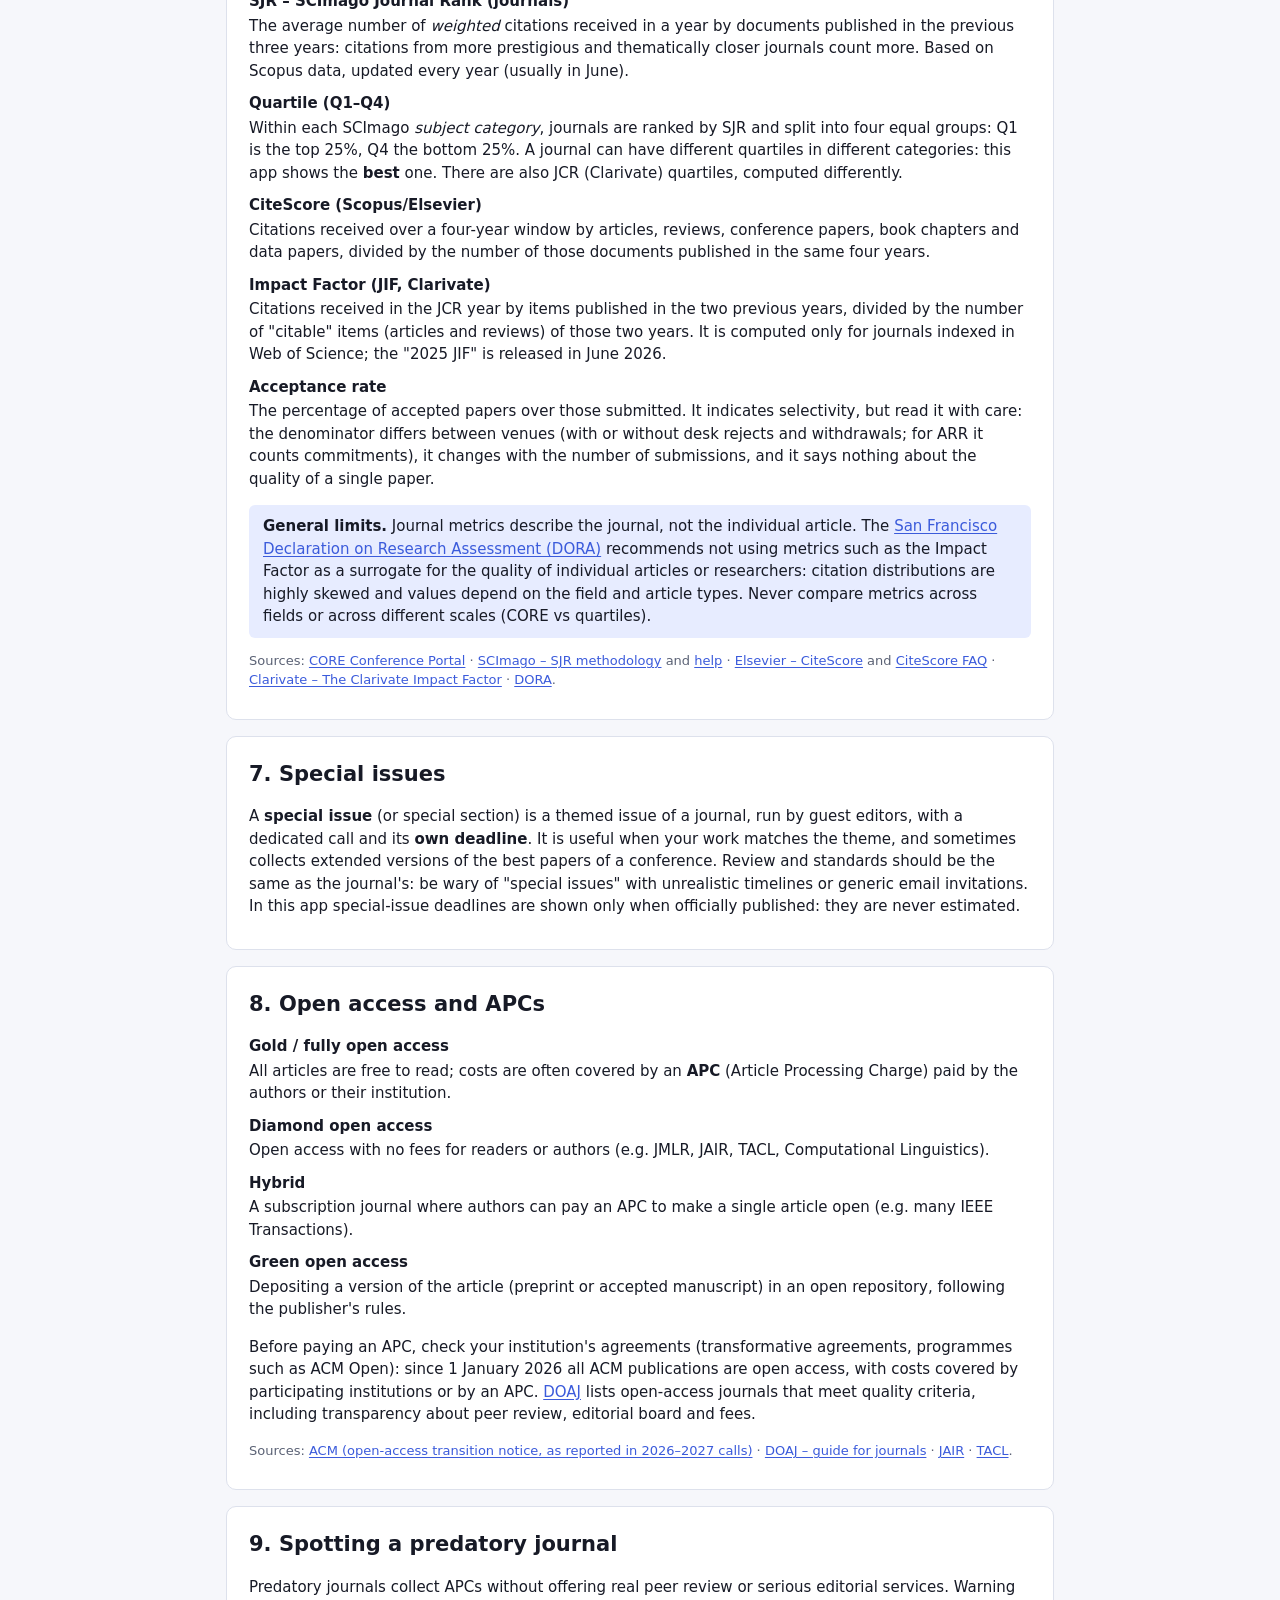
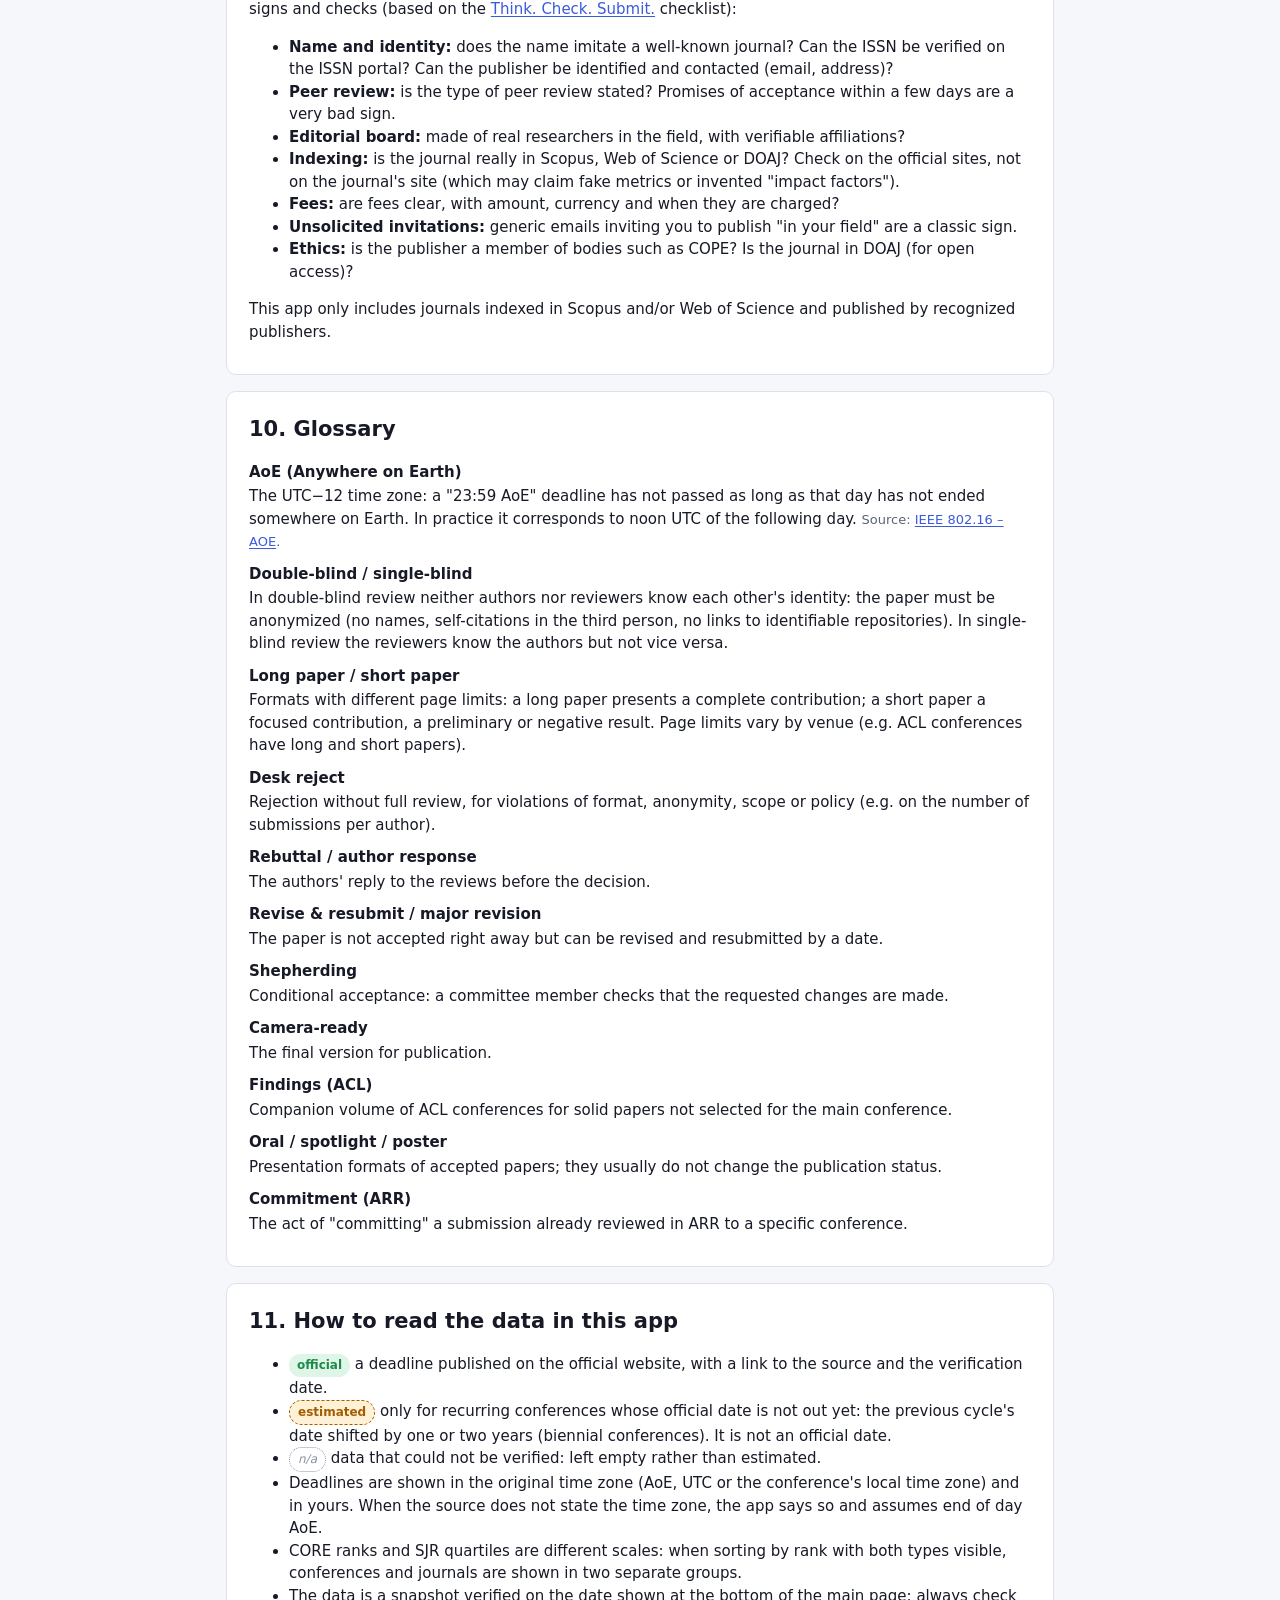
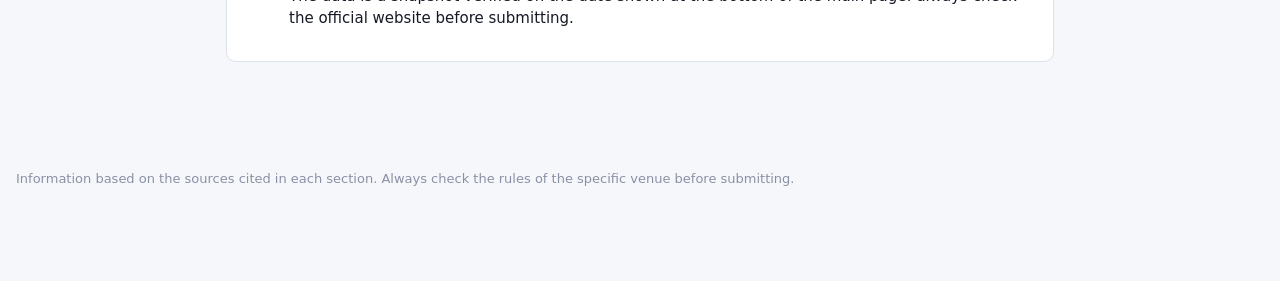
==== commit d022296d: "Fix stale-cache startup failure, compact language picker in header" ====
--- a/guide.html
+++ b/guide.html
@@ -10,7 +10,7 @@
     // Apply the saved theme before first paint.
     try { const t = localStorage.getItem("vf-theme"); if (t === "light" || t === "dark") document.documentElement.dataset.theme = t; } catch (e) {}
   </script>
-  <link rel="stylesheet" href="assets/css/style.css">
+  <link rel="stylesheet" href="assets/css/style.css?v=20261021b">
 </head>
 <body>
   <a class="skip-link" href="#content" data-i18n="skip.content">Skip to content</a>
@@ -24,8 +24,11 @@
         <a href="./" data-i18n="nav.explore">Explore</a>
         <a href="guide.html" aria-current="page" data-i18n="nav.guide">How publishing works</a>
       </nav>
-      <label class="sr-only" for="lang-select" data-i18n="lang.label">Language</label>
-      <select id="lang-select" class="lang-select"></select>
+      <label class="lang-picker" data-i18n-attr="title:lang.label" title="Language">
+        <svg width="16" height="16" viewBox="0 0 24 24" fill="none" stroke="currentColor" stroke-width="2" aria-hidden="true"><circle cx="12" cy="12" r="9"/><path d="M3 12h18M12 3a14 14 0 0 1 0 18M12 3a14 14 0 0 0 0 18"/></svg>
+        <span class="sr-only" data-i18n="lang.label">Language</span>
+        <select id="lang-select" class="lang-select"></select>
+      </label>
       <button class="icon-btn" id="theme-btn" type="button" aria-label="Theme">
         <span aria-hidden="true" id="theme-icon">◐</span><span class="lbl" id="theme-label">Auto</span>
       </button>
@@ -37,17 +40,17 @@
   <footer class="site-footer"><p data-i18n="guide.footer">Information based on the sources cited in each section. Always check the rules of the specific venue before submitting.</p></footer>
 
   <noscript><p style="padding:16px">This page requires JavaScript.</p></noscript>
-  <script src="assets/js/time.js"></script>
-  <script src="assets/js/i18n.js"></script>
+  <script src="assets/js/time.js?v=20261021b"></script>
+  <script src="assets/js/i18n.js?v=20261021b"></script>
   <script>
     (async function () {
       "use strict";
-      await I18N.load();
+      try { await I18N.load(); } catch (e) { console.error("Translations not loaded:", e); }
       document.title = I18N.t("guide.title") + " · " + I18N.t("app.title");
 
       // Guide content is a static HTML fragment per language, English as fallback.
       const main = document.getElementById("content");
-      const get = (code) => fetch("assets/guide/" + code + ".html", { cache: "no-cache" }).then((r) => (r.ok ? r.text() : null)).catch(() => null);
+      const get = (code) => fetch("assets/guide/" + code + ".html?v=" + I18N.ASSET_VERSION).then((r) => (r.ok ? r.text() : null)).catch(() => null);
       main.innerHTML = (await get(I18N.lang)) || (await get("en")) || "";
       if (location.hash) { const el = document.getElementById(location.hash.slice(1)); if (el) el.scrollIntoView(); }
 
--- a/assets/css/style.css
+++ b/assets/css/style.css
@@ -85,7 +85,18 @@
 .main-nav a[aria-current="page"] { color: var(--text); background: var(--surface-2); }
 .main-nav a:hover, .icon-btn:hover { color: var(--text); background: var(--surface-2); }
 .icon-btn { display: inline-flex; align-items: center; gap: 6px; border-color: var(--border); }
-.lang-select { width: auto; padding: 6px 8px; font-size: 14px; }
+.main-nav a { white-space: nowrap; }
+.brand > span { white-space: nowrap; }
+.lang-picker {
+  display: inline-flex; align-items: center; gap: 6px; padding: 0 4px 0 10px; height: 36px; flex: none;
+  border: 1px solid var(--border); border-radius: var(--radius-sm); color: var(--muted); cursor: pointer;
+}
+.lang-picker:hover, .lang-picker:focus-within { color: var(--text); background: var(--surface-2); }
+.lang-picker select.lang-select {
+  width: auto; border: 0; background: transparent; padding: 6px 4px; font-size: 14px; color: inherit; cursor: pointer;
+}
+.lang-picker select.lang-select:focus-visible { outline: none; }
+.lang-picker:focus-within { outline: 2px solid var(--accent); outline-offset: 2px; }
 
 /* ---------- Layout ---------- */
 .layout { max-width: 1400px; margin: 0 auto; padding: 16px; display: grid; grid-template-columns: 290px minmax(0, 1fr); gap: 20px; align-items: start; }
@@ -291,12 +302,16 @@
   .cell-label { display: block; }
   .header-inner { flex-wrap: wrap; gap: 8px; }
   .brand small { display: none; }
+  .brand { flex: 1; min-width: 0; }
+  .brand > span { overflow: hidden; text-overflow: ellipsis; }
+  .main-nav { order: 3; width: 100%; margin-left: 0; }
   .drawer-head h2 { font-size: 18px; }
   .drawer-body, .drawer-head { padding-left: 16px; padding-right: 16px; }
 }
 @media (max-width: 520px) {
   .main-nav a { padding: 6px 8px; }
   .icon-btn .lbl { display: none; }
+  .lang-picker select.lang-select { max-width: 84px; }
   .row { grid-template-columns: minmax(0, 1fr) minmax(0, 1.3fr); }
   .compare-tray { border-radius: var(--radius); left: 16px; right: 16px; transform: none; }
 }
